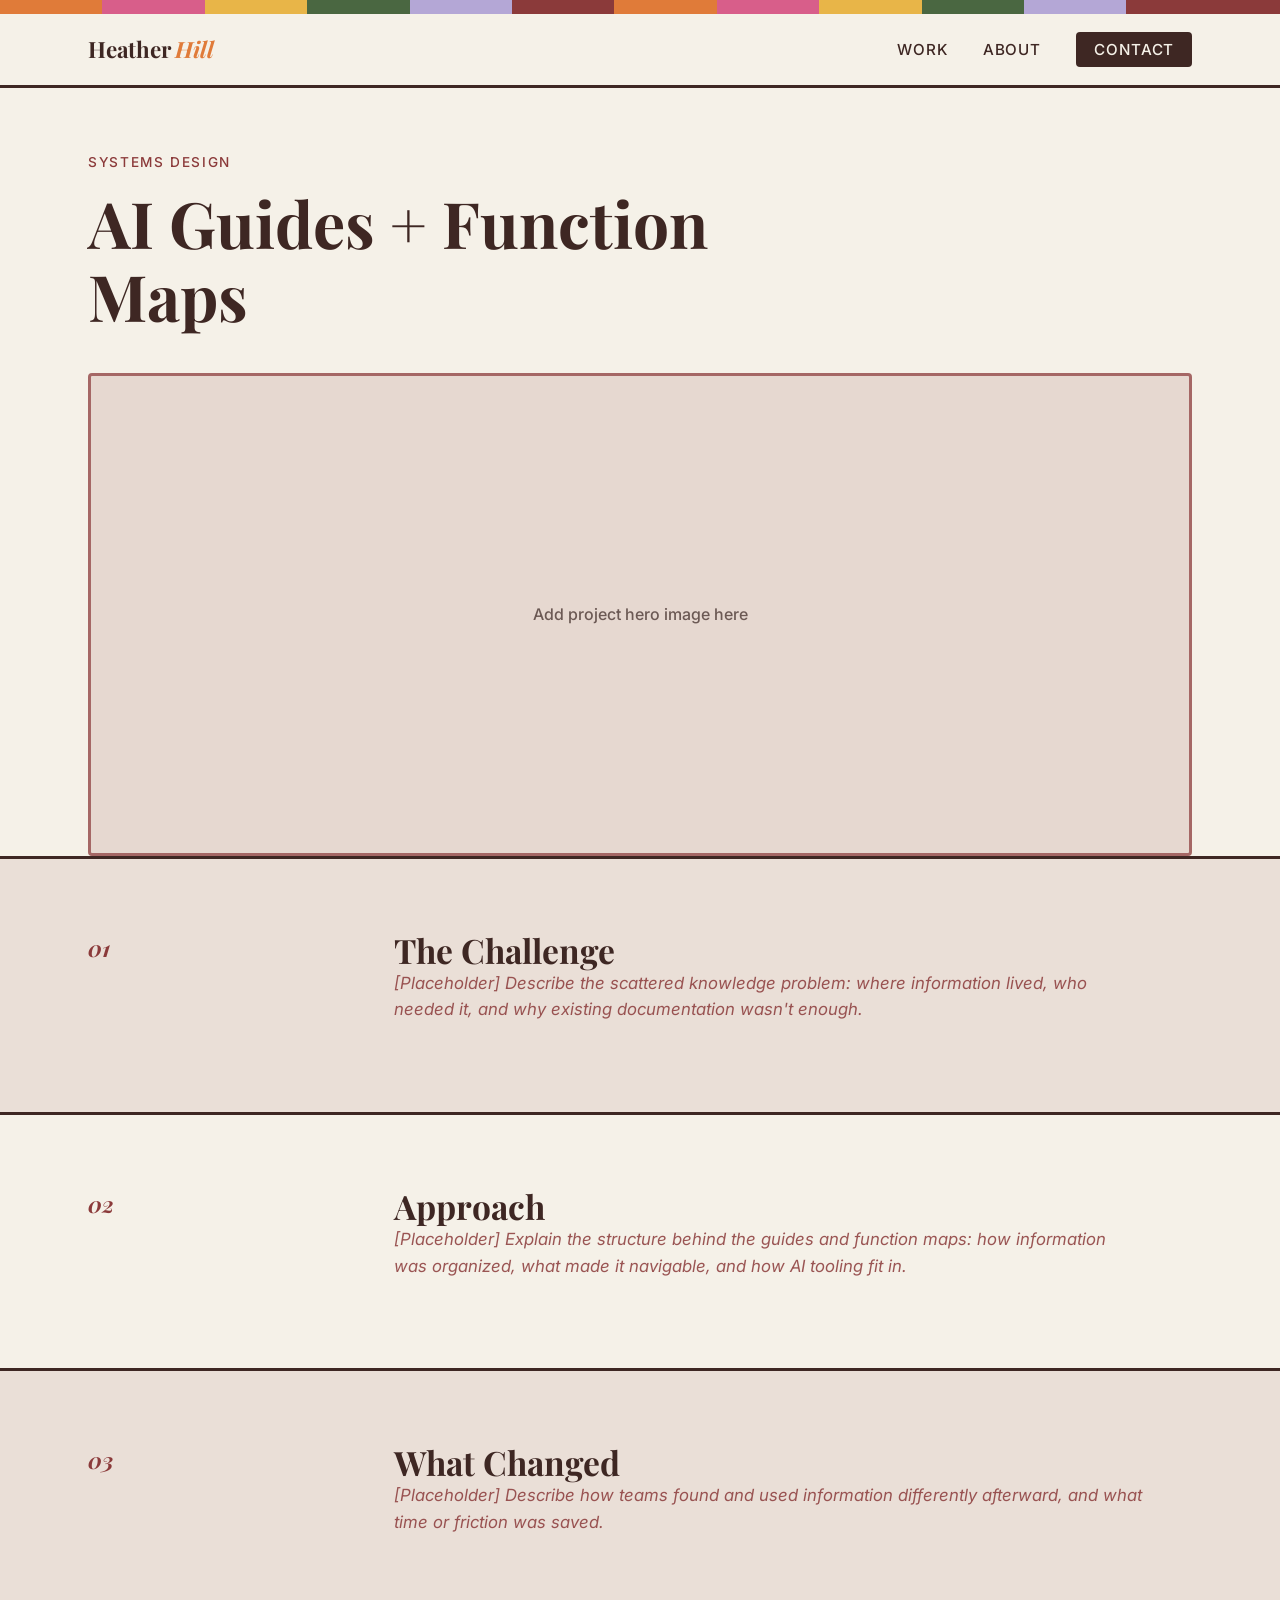
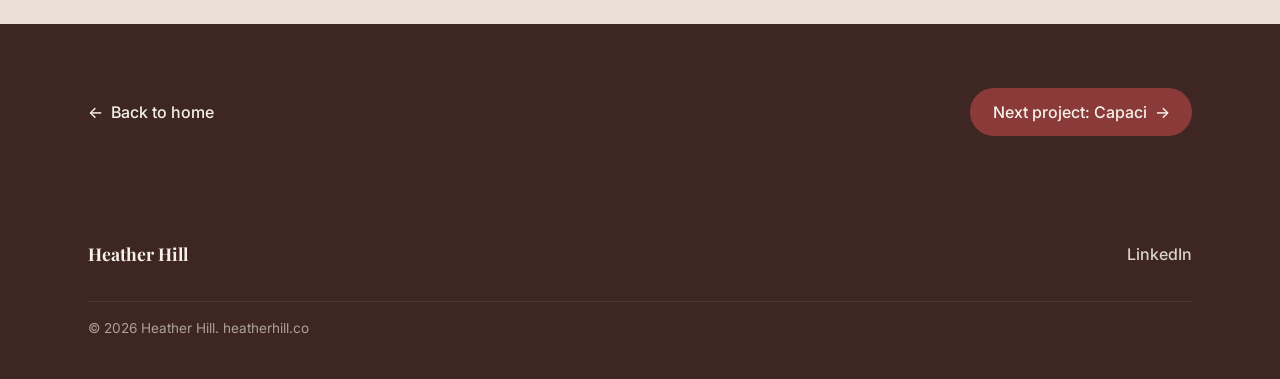
==== projects/ai-guides.html @ c10d7048 "Initial commit: Heather Hill portfolio site Static HTML/CSS/JS site with homepage (hero, throughline" ====
<!DOCTYPE html>
<html lang="en">
<head>
  <meta charset="UTF-8">
  <meta name="viewport" content="width=device-width, initial-scale=1.0">
  <title>AI Guides + Function Maps — Heather Hill</title>
  <meta name="description" content="Case study: AI Guides + Function Maps, a project by Heather Hill.">

  <link rel="preconnect" href="https://fonts.googleapis.com">
  <link rel="preconnect" href="https://fonts.gstatic.com" crossorigin>
  <link href="https://fonts.googleapis.com/css2?family=Playfair+Display:ital,wght@0,700;1,700&family=Inter:wght@400;500&display=swap" rel="stylesheet">

  <link rel="stylesheet" href="../css/styles.css">
</head>
<!-- Accent color for this project page: wine -->
<body style="--accent: var(--wine);">

  <div class="stripe-band" aria-hidden="true"></div>

  <header class="site-header">
    <div class="container">
      <a href="../index.html" class="logo">Heather <span>Hill</span></a>

      <button class="nav-toggle" aria-label="Toggle navigation" aria-expanded="false">
        <span class="bar"></span>
        <span class="bar"></span>
        <span class="bar"></span>
      </button>

      <nav class="main-nav" aria-label="Main">
        <ul>
          <li><a href="../index.html#work">Work</a></li>
          <li><a href="../index.html#about">About</a></li>
          <li><a href="https://www.linkedin.com/in/heatherhill/" class="nav-cta" target="_blank" rel="noopener">Contact</a></li>
        </ul>
      </nav>
    </div>
  </header>

  <main>

    <!-- ============ Section 1: Project Hero ============ -->
    <section class="project-hero">
      <div class="container">
        <span class="eyebrow">Systems Design</span>
        <h1>AI Guides + Function Maps</h1>
        <!-- Add project hero image here -->
        <div class="hero-image">Add project hero image here</div>
      </div>
    </section>

    <!-- ============ Section 2: The Challenge ============ -->
    <section class="project-section">
      <div class="container">
        <div class="section-label">
          <span class="section-num">01</span>
        </div>
        <div class="section-body">
          <h2>The Challenge</h2>
          <!-- TEMPLATE: replace with the real project narrative -->
          <p class="placeholder">[Placeholder] Describe the scattered knowledge problem: where information lived, who needed it, and why existing documentation wasn't enough.</p>
        </div>
      </div>
    </section>

    <!-- ============ Section 3: Approach & Strategy ============ -->
    <section class="project-section">
      <div class="container">
        <div class="section-label">
          <span class="section-num">02</span>
        </div>
        <div class="section-body">
          <h2>Approach</h2>
          <!-- TEMPLATE: replace with the real project narrative -->
          <p class="placeholder">[Placeholder] Explain the structure behind the guides and function maps: how information was organized, what made it navigable, and how AI tooling fit in.</p>
        </div>
      </div>
    </section>

    <!-- ============ Section 4: Results & Impact ============ -->
    <section class="project-section">
      <div class="container">
        <div class="section-label">
          <span class="section-num">03</span>
        </div>
        <div class="section-body">
          <h2>What Changed</h2>
          <!-- TEMPLATE: replace with the real project narrative -->
          <p class="placeholder">[Placeholder] Describe how teams found and used information differently afterward, and what time or friction was saved.</p>
        </div>
      </div>
    </section>

    <!-- ============ Section 5: Navigation ============ -->
    <nav class="project-nav" aria-label="Project navigation">
      <div class="container">
        <a href="../index.html" class="nav-back">Back to home</a>
        <a href="capaci.html" class="nav-next">Next project: Capaci</a>
      </div>
    </nav>

  </main>

  <footer class="site-footer">
    <div class="container">
      <span class="footer-brand">Heather Hill</span>
      <a href="https://www.linkedin.com/in/heatherhill/" target="_blank" rel="noopener">LinkedIn</a>
      <div class="footer-meta">&copy; <span id="year"></span> Heather Hill. heatherhill.co</div>
    </div>
  </footer>

  <script src="../js/main.js"></script>
  <script>document.getElementById('year').textContent = new Date().getFullYear();</script>
</body>
</html>
---- css/styles.css ----
/* ==========================================================================
   Heather Hill — Portfolio
   Design language: controlled maximalism, 1970s warmth, midcentury forms.
   Color blocking + stripes + asymmetry on a grid.
   ========================================================================== */

:root {
  --coral: #E07B39;
  --hot-pink: #D85E8A;
  --wine: #8B3A3A;
  --mustard: #E8B548;
  --forest: #4A6741;
  --lavender: #B4A7D6;
  --espresso: #3E2723;
  --cream: #F5F1E8;

  --font-display: 'Playfair Display', Georgia, serif;
  --font-body: 'Inter', -apple-system, BlinkMacSystemFont, sans-serif;

  --container-max: 1200px;
  --gutter: clamp(1.25rem, 4vw, 3rem);
  --radius: 4px;
}

/* ---------- Reset ---------- */
*, *::before, *::after { box-sizing: border-box; }
html { scroll-behavior: smooth; }
body {
  margin: 0;
  background: var(--cream);
  color: var(--espresso);
  font-family: var(--font-body);
  font-weight: 400;
  line-height: 1.6;
  -webkit-font-smoothing: antialiased;
}
img { max-width: 100%; display: block; }
a { color: inherit; text-decoration: none; }
ul { list-style: none; margin: 0; padding: 0; }
h1, h2, h3, h4 {
  font-family: var(--font-display);
  font-weight: 700;
  margin: 0;
  color: var(--espresso);
  line-height: 1.15;
}
p { margin: 0 0 1em; }
button { font-family: inherit; cursor: pointer; }

.container {
  max-width: var(--container-max);
  margin: 0 auto;
  padding: 0 var(--gutter);
}

.visually-hidden {
  position: absolute;
  width: 1px; height: 1px;
  overflow: hidden;
  clip: rect(0,0,0,0);
  white-space: nowrap;
}

/* ---------- Decorative stripe band (1970s motif) ---------- */
.stripe-band {
  height: 14px;
  background: repeating-linear-gradient(
    90deg,
    var(--coral) 0 8%,
    var(--hot-pink) 8% 16%,
    var(--mustard) 16% 24%,
    var(--forest) 24% 32%,
    var(--lavender) 32% 40%,
    var(--wine) 40% 48%,
    var(--coral) 48% 56%,
    var(--hot-pink) 56% 64%,
    var(--mustard) 64% 72%,
    var(--forest) 72% 80%,
    var(--lavender) 80% 88%,
    var(--wine) 88% 100%
  );
  width: 100%;
}

/* ---------- Header / Nav ---------- */
.site-header {
  position: sticky;
  top: 0;
  z-index: 100;
  background: var(--cream);
  border-bottom: 3px solid var(--espresso);
}
.site-header .container {
  display: flex;
  align-items: center;
  justify-content: space-between;
  padding-top: 1.1rem;
  padding-bottom: 1.1rem;
}
.logo {
  font-family: var(--font-display);
  font-weight: 700;
  font-size: 1.4rem;
  color: var(--espresso);
  letter-spacing: -0.01em;
}
.logo span { color: var(--coral); font-style: italic; }

.nav-toggle {
  display: none;
  flex-direction: column;
  justify-content: center;
  gap: 5px;
  width: 34px;
  height: 34px;
  background: transparent;
  border: none;
  padding: 0;
}
.nav-toggle .bar {
  width: 100%;
  height: 3px;
  background: var(--espresso);
  border-radius: 2px;
  transition: transform 0.25s ease, opacity 0.25s ease;
}
.nav-toggle[aria-expanded="true"] .bar:nth-child(1) { transform: translateY(8px) rotate(45deg); }
.nav-toggle[aria-expanded="true"] .bar:nth-child(2) { opacity: 0; }
.nav-toggle[aria-expanded="true"] .bar:nth-child(3) { transform: translateY(-8px) rotate(-45deg); }

.main-nav ul {
  display: flex;
  gap: 2.2rem;
  align-items: center;
}
.main-nav a {
  font-family: var(--font-body);
  font-weight: 500;
  font-size: 0.95rem;
  text-transform: uppercase;
  letter-spacing: 0.06em;
  position: relative;
  padding-bottom: 4px;
}
.main-nav a::after {
  content: '';
  position: absolute;
  left: 0; bottom: 0;
  width: 0%;
  height: 2px;
  background: var(--coral);
  transition: width 0.2s ease;
}
.main-nav a:hover::after,
.main-nav a:focus-visible::after { width: 100%; }
.main-nav .nav-cta {
  background: var(--espresso);
  color: var(--cream);
  padding: 0.5rem 1.1rem;
  border-radius: var(--radius);
}
.main-nav .nav-cta::after { display: none; }
.main-nav .nav-cta:hover { background: var(--wine); }

@media (max-width: 780px) {
  .nav-toggle { display: flex; }
  .main-nav {
    position: absolute;
    top: 100%;
    left: 0; right: 0;
    background: var(--cream);
    border-bottom: 3px solid var(--espresso);
    max-height: 0;
    overflow: hidden;
    transition: max-height 0.3s ease;
  }
  .main-nav.is-open { max-height: 320px; }
  .main-nav ul {
    flex-direction: column;
    align-items: flex-start;
    gap: 0;
    padding: 1rem var(--gutter) 1.5rem;
  }
  .main-nav li { width: 100%; padding: 0.6rem 0; }
  .main-nav .nav-cta { display: inline-block; margin-top: 0.5rem; }
}

/* ---------- Hero ---------- */
.hero {
  position: relative;
  padding: clamp(3rem, 8vw, 6.5rem) 0 clamp(2.5rem, 6vw, 4rem);
  overflow: hidden;
}
.hero .container {
  display: grid;
  grid-template-columns: 7fr 5fr;
  gap: 2rem;
  align-items: end;
}
.hero-copy h1 {
  font-size: clamp(2.4rem, 5.5vw, 4.4rem);
  letter-spacing: -0.01em;
}
.hero-copy h1 .line-2 {
  display: block;
  color: var(--coral);
  font-style: italic;
  font-size: 0.62em;
  margin-top: 0.35em;
}
.hero-block {
  justify-self: end;
  width: 100%;
  max-width: 280px;
  aspect-ratio: 4 / 5;
  background: var(--wine);
  border-radius: var(--radius);
  position: relative;
  transform: rotate(2deg);
}
.hero-block::before {
  content: '';
  position: absolute;
  inset: 18px;
  border: 3px solid var(--cream);
  border-radius: var(--radius);
}
.hero-block::after {
  content: '';
  position: absolute;
  width: 90px; height: 90px;
  background: var(--mustard);
  border-radius: 50%;
  bottom: -30px;
  left: -30px;
}

@media (max-width: 780px) {
  .hero .container { grid-template-columns: 1fr; }
  .hero-block { justify-self: center; margin-top: 2rem; max-width: 220px; transform: rotate(0deg); }
}

/* ---------- Throughline ---------- */
.throughline {
  background: var(--espresso);
  color: var(--cream);
  padding: clamp(3rem, 7vw, 5.5rem) 0;
  position: relative;
}
.throughline .container {
  display: grid;
  grid-template-columns: 2fr 5fr;
  gap: 2.5rem;
}
.throughline .kicker {
  font-family: var(--font-body);
  font-weight: 500;
  text-transform: uppercase;
  letter-spacing: 0.12em;
  font-size: 0.85rem;
  color: var(--mustard);
}
.throughline p {
  font-family: var(--font-display);
  font-size: clamp(1.3rem, 2.6vw, 1.85rem);
  font-weight: 700;
  line-height: 1.4;
  color: var(--cream);
  max-width: 46ch;
}
@media (max-width: 780px) {
  .throughline .container { grid-template-columns: 1fr; gap: 1rem; }
}

/* ---------- Work / Project Cards ---------- */
.work {
  padding: clamp(3.5rem, 8vw, 6rem) 0;
}
.section-head {
  display: flex;
  align-items: baseline;
  justify-content: space-between;
  margin-bottom: 2.5rem;
  gap: 1rem;
  flex-wrap: wrap;
}
.section-head h2 {
  font-size: clamp(1.9rem, 4vw, 2.6rem);
}
.section-head .count {
  font-weight: 500;
  color: var(--wine);
  font-size: 0.95rem;
  letter-spacing: 0.04em;
}

.card-grid {
  display: grid;
  grid-template-columns: repeat(12, 1fr);
  gap: 1.5rem;
}
.project-card {
  grid-column: span 6;
  border-radius: var(--radius);
  padding: 2rem;
  min-height: 260px;
  display: flex;
  flex-direction: column;
  justify-content: space-between;
  position: relative;
  overflow: hidden;
  transition: transform 0.2s ease, box-shadow 0.2s ease;
  color: var(--cream);
}
.project-card:hover { transform: translateY(-4px); box-shadow: 0 14px 30px rgba(62,39,35,0.18); }

/* asymmetry: alternate sizes + offsets */
.project-card:nth-child(1) { grid-column: span 7; background: var(--coral); }
.project-card:nth-child(2) { grid-column: span 5; background: var(--forest); margin-top: 2.5rem; }
.project-card:nth-child(3) { grid-column: span 5; background: var(--wine); }
.project-card:nth-child(4) { grid-column: span 7; background: var(--hot-pink); margin-top: -1.5rem; }

.project-card .tag {
  align-self: flex-start;
  font-size: 0.75rem;
  font-weight: 500;
  text-transform: uppercase;
  letter-spacing: 0.1em;
  background: rgba(245,241,232,0.2);
  padding: 0.3rem 0.7rem;
  border-radius: 999px;
}
.project-card h3 {
  font-size: clamp(1.5rem, 2.6vw, 2rem);
  color: var(--cream);
  margin-top: 1.5rem;
}
.project-card p {
  font-family: var(--font-body);
  font-size: 1rem;
  color: var(--cream);
  opacity: 0.92;
  margin: 0.75rem 0 1.25rem;
  max-width: 46ch;
}
.project-card .card-link {
  font-weight: 500;
  display: inline-flex;
  align-items: center;
  gap: 0.4rem;
  border-bottom: 2px solid currentColor;
  padding-bottom: 2px;
  width: fit-content;
}
.project-card .card-link::after { content: '\2192'; transition: transform 0.2s ease; }
.project-card:hover .card-link::after { transform: translateX(4px); }
.project-card::before {
  content: '';
  position: absolute;
  right: -30px; top: -30px;
  width: 130px; height: 130px;
  border-radius: 50%;
  background: rgba(245,241,232,0.08);
}

@media (max-width: 900px) {
  .project-card,
  .project-card:nth-child(1),
  .project-card:nth-child(2),
  .project-card:nth-child(3),
  .project-card:nth-child(4) {
    grid-column: span 12;
    margin-top: 0;
  }
}

/* ---------- About ---------- */
.about {
  background: var(--lavender);
  padding: clamp(3.5rem, 8vw, 6rem) 0;
  position: relative;
}
.about .container {
  display: grid;
  grid-template-columns: 4fr 8fr;
  gap: 2.5rem;
  align-items: start;
}
.about .about-figure {
  width: 100%;
  aspect-ratio: 1;
  background: var(--mustard);
  border-radius: var(--radius);
  position: relative;
}
.about .about-figure::after {
  content: '';
  position: absolute;
  inset: 14px;
  border: 3px solid var(--espresso);
  border-radius: var(--radius);
}
.about h2 { font-size: clamp(1.9rem, 4vw, 2.6rem); margin-bottom: 1.1rem; }
.about p {
  font-size: 1.05rem;
  max-width: 62ch;
}
.about .focus-line {
  font-weight: 500;
  color: var(--wine);
}
@media (max-width: 780px) {
  .about .container { grid-template-columns: 1fr; }
  .about .about-figure { max-width: 180px; }
}

/* ---------- CTA ---------- */
.cta {
  background: var(--forest);
  color: var(--cream);
  padding: clamp(3rem, 7vw, 4.5rem) 0;
  text-align: center;
}
.cta h2 {
  color: var(--cream);
  font-size: clamp(1.7rem, 3.4vw, 2.4rem);
  margin-bottom: 1.5rem;
}
.btn {
  display: inline-block;
  font-family: var(--font-body);
  font-weight: 500;
  font-size: 1rem;
  padding: 0.9rem 2rem;
  border-radius: 999px;
  background: var(--coral);
  color: var(--espresso);
  border: 2px solid var(--coral);
  transition: background 0.2s ease, color 0.2s ease, transform 0.2s ease;
}
.btn:hover { background: transparent; color: var(--cream); border-color: var(--cream); transform: translateY(-2px); }
.btn-outline {
  background: transparent;
  color: var(--espresso);
  border-color: var(--espresso);
}
.btn-outline:hover { background: var(--espresso); color: var(--cream); }

/* ---------- Footer ---------- */
.site-footer {
  background: var(--espresso);
  color: var(--cream);
  padding: 2.5rem 0;
}
.site-footer .container {
  display: flex;
  justify-content: space-between;
  align-items: center;
  flex-wrap: wrap;
  gap: 1rem;
}
.site-footer .footer-brand {
  font-family: var(--font-display);
  font-weight: 700;
  font-size: 1.1rem;
}
.site-footer a { font-weight: 500; opacity: 0.85; }
.site-footer a:hover { opacity: 1; color: var(--mustard); }
.site-footer .footer-meta {
  font-size: 0.85rem;
  opacity: 0.6;
  width: 100%;
  margin-top: 1rem;
  border-top: 1px solid rgba(245,241,232,0.15);
  padding-top: 1rem;
}

/* ==========================================================================
   Project pages
   ========================================================================== */
.project-hero {
  padding: clamp(2.5rem, 6vw, 4rem) 0 0;
}
.project-hero .eyebrow {
  font-weight: 500;
  text-transform: uppercase;
  letter-spacing: 0.12em;
  font-size: 0.85rem;
  color: var(--accent, var(--wine));
  margin-bottom: 0.75rem;
  display: block;
}
.project-hero h1 {
  font-size: clamp(2.4rem, 6vw, 4rem);
  max-width: 16ch;
}
.project-hero .hero-image {
  margin-top: 2.5rem;
  width: 100%;
  aspect-ratio: 16 / 7;
  border-radius: var(--radius);
  display: flex;
  align-items: center;
  justify-content: center;
  background: color-mix(in srgb, var(--accent, var(--wine)) 18%, var(--cream));
  border: 3px solid var(--accent, var(--wine));
  color: var(--espresso);
  opacity: 0.75;
  font-weight: 500;
  font-family: var(--font-body);
  text-align: center;
  padding: 1rem;
}

.project-section {
  padding: clamp(2.75rem, 6vw, 4.5rem) 0;
  border-top: 3px solid var(--espresso);
}
.project-section .container {
  display: grid;
  grid-template-columns: 3fr 9fr;
  gap: 2.5rem;
}
.project-section .section-label {
  display: flex;
  align-items: flex-start;
  gap: 0.75rem;
}
.project-section .section-num {
  font-family: var(--font-display);
  font-style: italic;
  font-weight: 700;
  font-size: 1.4rem;
  color: var(--accent, var(--coral));
}
.project-section:nth-of-type(even) { background: color-mix(in srgb, var(--accent, var(--lavender)) 10%, var(--cream)); }
.project-section h2 {
  font-size: clamp(1.6rem, 3vw, 2.1rem);
}
.project-section .section-body p {
  font-size: 1.05rem;
  max-width: 68ch;
}
.project-section .section-body p.placeholder {
  color: var(--wine);
  font-style: italic;
  opacity: 0.85;
}
@media (max-width: 780px) {
  .project-section .container { grid-template-columns: 1fr; gap: 1rem; }
}

.project-nav {
  padding: clamp(2.5rem, 6vw, 4rem) 0;
  background: var(--espresso);
  color: var(--cream);
}
.project-nav .container {
  display: flex;
  justify-content: space-between;
  align-items: center;
  flex-wrap: wrap;
  gap: 1.5rem;
}
.project-nav a {
  font-weight: 500;
  display: inline-flex;
  align-items: center;
  gap: 0.5rem;
}
.project-nav .nav-back::before { content: '\2190'; }
.project-nav .nav-next::after { content: '\2192'; }
.project-nav .nav-next {
  background: var(--accent, var(--coral));
  color: var(--cream);
  padding: 0.7rem 1.4rem;
  border-radius: 999px;
}
.project-nav .nav-next:hover { opacity: 0.85; }
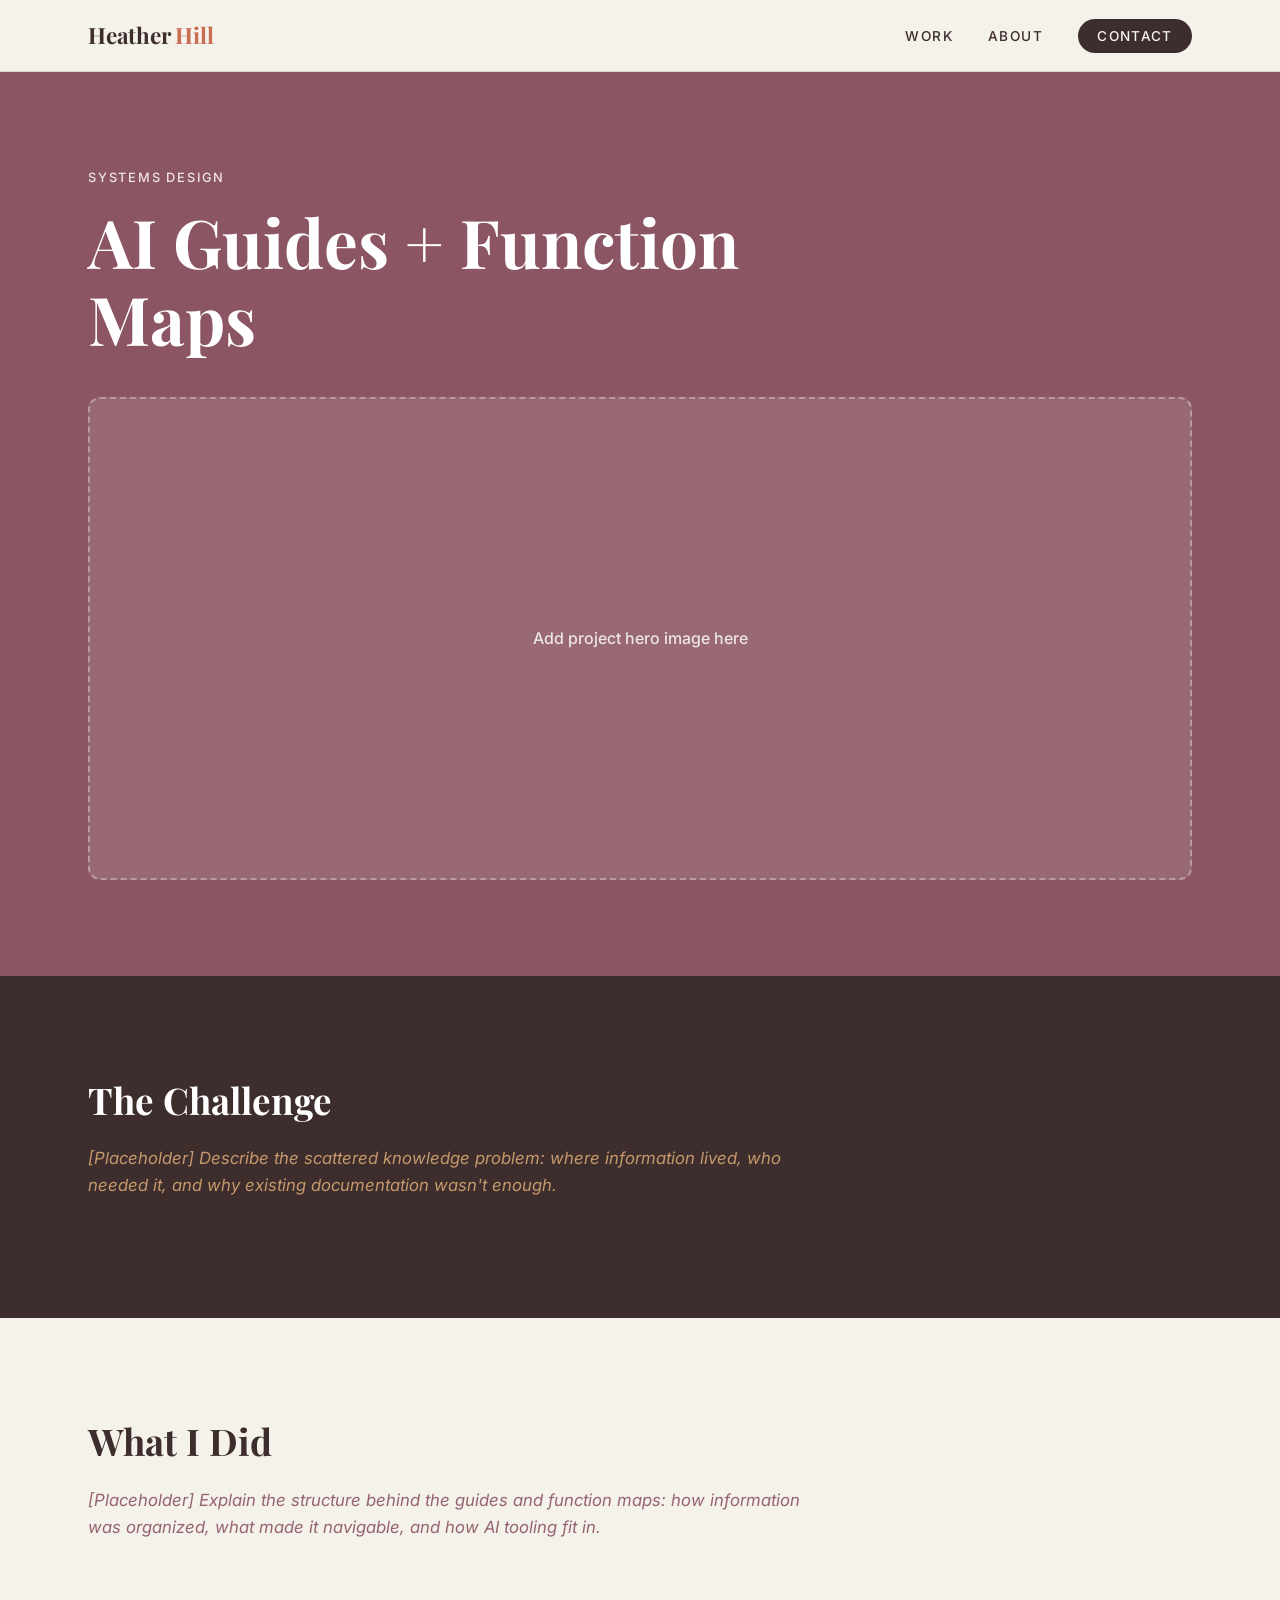
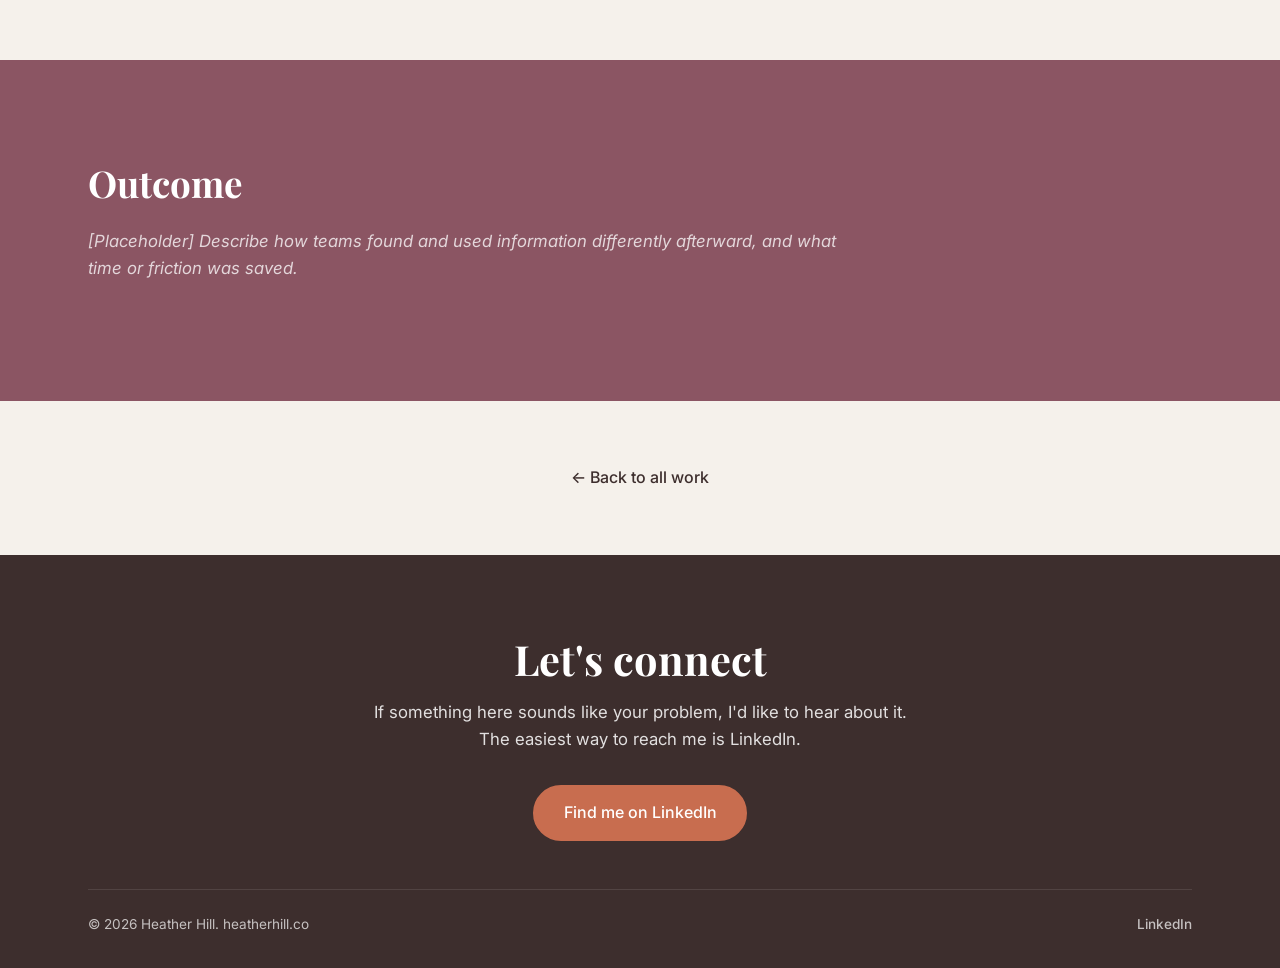
==== commit b0771402: "Redesign homepage and project pages with new visual system Replace the color-blocked/stripe-motif de" ====
--- a/projects/ai-guides.html
+++ b/projects/ai-guides.html
@@ -12,10 +12,7 @@
 
   <link rel="stylesheet" href="../css/styles.css">
 </head>
-<!-- Accent color for this project page: wine -->
-<body style="--accent: var(--wine);">
-
-  <div class="stripe-band" aria-hidden="true"></div>
+<body class="bg-cream">
 
   <header class="site-header">
     <div class="container">
@@ -31,7 +28,7 @@
         <ul>
           <li><a href="../index.html#work">Work</a></li>
           <li><a href="../index.html#about">About</a></li>
-          <li><a href="https://www.linkedin.com/in/heatherhill/" class="nav-cta" target="_blank" rel="noopener">Contact</a></li>
+          <li><a href="https://www.linkedin.com/in/hmhill/" class="nav-cta" target="_blank" rel="noopener">Contact</a></li>
         </ul>
       </nav>
     </div>
@@ -39,8 +36,8 @@
 
   <main>
 
-    <!-- ============ Section 1: Project Hero ============ -->
-    <section class="project-hero">
+    <!-- ============ Section 1: Project Hero (accent: wine, matches card) ============ -->
+    <section class="project-hero bg-wine">
       <div class="container">
         <span class="eyebrow">Systems Design</span>
         <h1>AI Guides + Function Maps</h1>
@@ -49,12 +46,9 @@
       </div>
     </section>
 
-    <!-- ============ Section 2: The Challenge ============ -->
-    <section class="project-section">
+    <!-- ============ Section 2: The Challenge (dark background) ============ -->
+    <section class="project-section dark section">
       <div class="container">
-        <div class="section-label">
-          <span class="section-num">01</span>
-        </div>
         <div class="section-body">
           <h2>The Challenge</h2>
           <!-- TEMPLATE: replace with the real project narrative -->
@@ -63,39 +57,32 @@
       </div>
     </section>
 
-    <!-- ============ Section 3: Approach & Strategy ============ -->
-    <section class="project-section">
+    <!-- ============ Section 3: What I Did (light background) ============ -->
+    <section class="project-section light section">
       <div class="container">
-        <div class="section-label">
-          <span class="section-num">02</span>
-        </div>
         <div class="section-body">
-          <h2>Approach</h2>
+          <h2>What I Did</h2>
           <!-- TEMPLATE: replace with the real project narrative -->
           <p class="placeholder">[Placeholder] Explain the structure behind the guides and function maps: how information was organized, what made it navigable, and how AI tooling fit in.</p>
         </div>
       </div>
     </section>
 
-    <!-- ============ Section 4: Results & Impact ============ -->
-    <section class="project-section">
+    <!-- ============ Section 4: Outcome (accent background) ============ -->
+    <section class="project-section accent bg-wine section">
       <div class="container">
-        <div class="section-label">
-          <span class="section-num">03</span>
-        </div>
         <div class="section-body">
-          <h2>What Changed</h2>
+          <h2>Outcome</h2>
           <!-- TEMPLATE: replace with the real project narrative -->
           <p class="placeholder">[Placeholder] Describe how teams found and used information differently afterward, and what time or friction was saved.</p>
         </div>
       </div>
     </section>
 
-    <!-- ============ Section 5: Navigation ============ -->
+    <!-- ============ Section 5: Navigation back to main work section ============ -->
     <nav class="project-nav" aria-label="Project navigation">
       <div class="container">
-        <a href="../index.html" class="nav-back">Back to home</a>
-        <a href="capaci.html" class="nav-next">Next project: Capaci</a>
+        <a href="../index.html#work">&larr; Back to all work</a>
       </div>
     </nav>
 
@@ -103,9 +90,13 @@
 
   <footer class="site-footer">
     <div class="container">
-      <span class="footer-brand">Heather Hill</span>
-      <a href="https://www.linkedin.com/in/heatherhill/" target="_blank" rel="noopener">LinkedIn</a>
-      <div class="footer-meta">&copy; <span id="year"></span> Heather Hill. heatherhill.co</div>
+      <h2>Let's connect</h2>
+      <p class="footer-copy">If something here sounds like your problem, I'd like to hear about it. The easiest way to reach me is LinkedIn.</p>
+      <a href="https://www.linkedin.com/in/hmhill/" class="btn" target="_blank" rel="noopener">Find me on LinkedIn</a>
+      <div class="footer-meta">
+        <span>&copy; <span id="year"></span> Heather Hill. heatherhill.co</span>
+        <a href="https://www.linkedin.com/in/hmhill/" target="_blank" rel="noopener">LinkedIn</a>
+      </div>
     </div>
   </footer>
 
--- a/css/styles.css
+++ b/css/styles.css
@@ -1,25 +1,30 @@
 /* ==========================================================================
    Heather Hill — Portfolio
-   Design language: controlled maximalism, 1970s warmth, midcentury forms.
-   Color blocking + stripes + asymmetry on a grid.
+   Design language: organic, flowing, playful-professional.
+   Warm accents on neutral grounds, curves over geometry, asymmetry over grid.
    ========================================================================== */
 
 :root {
-  --coral: #E07B39;
-  --hot-pink: #D85E8A;
-  --wine: #8B3A3A;
-  --mustard: #E8B548;
-  --forest: #4A6741;
-  --lavender: #B4A7D6;
-  --espresso: #3E2723;
-  --cream: #F5F1E8;
+  --cream: #F5F1EB;
+  --beige: #F9F7F4;
+  --lavender: #D4CDD8;
+  --rust: #C86D4F;
+  --sage: #558B7A;
+  --wine: #8B5563;
+  --magenta: #D97BA8;
+  --gold: #D4A574;
+  --brown: #3D2E2D;
+  --white: #FFFFFF;
+  --border-soft: rgba(61,46,45,0.12);
 
   --font-display: 'Playfair Display', Georgia, serif;
   --font-body: 'Inter', -apple-system, BlinkMacSystemFont, sans-serif;
 
   --container-max: 1200px;
   --gutter: clamp(1.25rem, 4vw, 3rem);
-  --radius: 4px;
+  --radius-sm: 8px;
+  --radius: 12px;
+  --radius-pill: 999px;
 }
 
 /* ---------- Reset ---------- */
@@ -28,7 +33,7 @@
 body {
   margin: 0;
   background: var(--cream);
-  color: var(--espresso);
+  color: var(--brown);
   font-family: var(--font-body);
   font-weight: 400;
   line-height: 1.6;
@@ -41,45 +46,78 @@
   font-family: var(--font-display);
   font-weight: 700;
   margin: 0;
-  color: var(--espresso);
+  color: var(--brown);
   line-height: 1.15;
 }
 p { margin: 0 0 1em; }
 button { font-family: inherit; cursor: pointer; }
+svg { display: block; }
 
 .container {
   max-width: var(--container-max);
   margin: 0 auto;
   padding: 0 var(--gutter);
-}
-
-.visually-hidden {
-  position: absolute;
-  width: 1px; height: 1px;
+  position: relative;
+}
+
+.section {
+  padding: clamp(3.5rem, 8vw, 6.5rem) 0;
+  position: relative;
   overflow: hidden;
-  clip: rect(0,0,0,0);
+}
+.bg-cream { background: var(--cream); }
+.bg-beige { background: var(--beige); }
+.bg-sage { background: var(--sage); }
+.bg-lavender { background: var(--lavender); }
+.bg-brown { background: var(--brown); }
+.bg-rust { background: var(--rust); }
+.bg-wine { background: var(--wine); }
+.bg-magenta { background: var(--magenta); }
+.bg-gold { background: var(--gold); }
+
+/* ---------- Wave dividers ---------- */
+.wave-divider {
+  display: block;
+  width: 100%;
+  height: clamp(40px, 8vw, 90px);
+  position: relative;
+  z-index: 1;
+}
+.wave-divider path { fill: currentColor; }
+.wave-into-sage { color: var(--sage); margin-bottom: -1px; }
+.wave-into-cream { color: var(--cream); margin-bottom: -1px; }
+.wave-into-lavender { color: var(--lavender); margin-bottom: -1px; }
+.wave-into-brown { color: var(--brown); margin-bottom: -1px; }
+
+/* ---------- Buttons ---------- */
+.btn {
+  display: inline-flex;
+  align-items: center;
+  gap: 0.5rem;
+  font-family: var(--font-body);
+  font-weight: 500;
+  font-size: 1rem;
+  padding: 0.85rem 1.8rem;
+  border-radius: var(--radius-pill);
+  border: 2px solid var(--rust);
+  background: var(--rust);
+  color: var(--white);
+  transition: transform 0.2s ease, background 0.2s ease, color 0.2s ease, opacity 0.2s ease;
   white-space: nowrap;
 }
-
-/* ---------- Decorative stripe band (1970s motif) ---------- */
-.stripe-band {
-  height: 14px;
-  background: repeating-linear-gradient(
-    90deg,
-    var(--coral) 0 8%,
-    var(--hot-pink) 8% 16%,
-    var(--mustard) 16% 24%,
-    var(--forest) 24% 32%,
-    var(--lavender) 32% 40%,
-    var(--wine) 40% 48%,
-    var(--coral) 48% 56%,
-    var(--hot-pink) 56% 64%,
-    var(--mustard) 64% 72%,
-    var(--forest) 72% 80%,
-    var(--lavender) 80% 88%,
-    var(--wine) 88% 100%
-  );
-  width: 100%;
+.btn:hover { transform: translateY(-2px); opacity: 0.9; }
+.btn .arrow { transition: transform 0.2s ease; }
+.btn:hover .arrow { transform: translateX(3px); }
+.btn-outline {
+  background: transparent;
+  color: var(--brown);
+  border-color: var(--brown);
+}
+.btn-outline:hover { background: var(--brown); color: var(--white); }
+.btn-gold {
+  background: var(--gold);
+  border-color: var(--gold);
+  color: var(--brown);
 }
 
 /* ---------- Header / Nav ---------- */
@@ -88,7 +126,7 @@
   top: 0;
   z-index: 100;
   background: var(--cream);
-  border-bottom: 3px solid var(--espresso);
+  border-bottom: 1px solid var(--border-soft);
 }
 .site-header .container {
   display: flex;
@@ -101,10 +139,10 @@
   font-family: var(--font-display);
   font-weight: 700;
   font-size: 1.4rem;
-  color: var(--espresso);
+  color: var(--brown);
   letter-spacing: -0.01em;
 }
-.logo span { color: var(--coral); font-style: italic; }
+.logo span { color: var(--rust); }
 
 .nav-toggle {
   display: none;
@@ -120,7 +158,7 @@
 .nav-toggle .bar {
   width: 100%;
   height: 3px;
-  background: var(--espresso);
+  background: var(--brown);
   border-radius: 2px;
   transition: transform 0.25s ease, opacity 0.25s ease;
 }
@@ -136,9 +174,9 @@
 .main-nav a {
   font-family: var(--font-body);
   font-weight: 500;
-  font-size: 0.95rem;
+  font-size: 0.85rem;
   text-transform: uppercase;
-  letter-spacing: 0.06em;
+  letter-spacing: 0.1em;
   position: relative;
   padding-bottom: 4px;
 }
@@ -148,19 +186,19 @@
   left: 0; bottom: 0;
   width: 0%;
   height: 2px;
-  background: var(--coral);
+  background: var(--rust);
   transition: width 0.2s ease;
 }
 .main-nav a:hover::after,
 .main-nav a:focus-visible::after { width: 100%; }
 .main-nav .nav-cta {
-  background: var(--espresso);
+  background: var(--brown);
   color: var(--cream);
-  padding: 0.5rem 1.1rem;
-  border-radius: var(--radius);
+  padding: 0.55rem 1.2rem;
+  border-radius: var(--radius-pill);
 }
 .main-nav .nav-cta::after { display: none; }
-.main-nav .nav-cta:hover { background: var(--wine); }
+.main-nav .nav-cta:hover { background: var(--rust); }
 
 @media (max-width: 780px) {
   .nav-toggle { display: flex; }
@@ -169,7 +207,7 @@
     top: 100%;
     left: 0; right: 0;
     background: var(--cream);
-    border-bottom: 3px solid var(--espresso);
+    border-bottom: 1px solid var(--border-soft);
     max-height: 0;
     overflow: hidden;
     transition: max-height 0.3s ease;
@@ -187,160 +225,220 @@
 
 /* ---------- Hero ---------- */
 .hero {
-  position: relative;
-  padding: clamp(3rem, 8vw, 6.5rem) 0 clamp(2.5rem, 6vw, 4rem);
-  overflow: hidden;
+  padding: clamp(3rem, 8vw, 5.5rem) 0 clamp(2.5rem, 6vw, 4rem);
 }
 .hero .container {
   display: grid;
-  grid-template-columns: 7fr 5fr;
-  gap: 2rem;
-  align-items: end;
+  grid-template-columns: 6fr 5fr;
+  gap: 3rem;
+  align-items: center;
+}
+.hero-label {
+  display: block;
+  font-weight: 500;
+  text-transform: uppercase;
+  letter-spacing: 0.14em;
+  font-size: 0.8rem;
+  color: var(--wine);
+  margin-bottom: 1.1rem;
 }
 .hero-copy h1 {
-  font-size: clamp(2.4rem, 5.5vw, 4.4rem);
+  font-size: clamp(3rem, 7vw, 5.5rem);
   letter-spacing: -0.01em;
 }
-.hero-copy h1 .line-2 {
-  display: block;
-  color: var(--coral);
+.hero-copy h1 .accent { color: var(--rust); }
+.hero-tagline {
+  font-family: var(--font-display);
   font-style: italic;
-  font-size: 0.62em;
-  margin-top: 0.35em;
-}
-.hero-block {
-  justify-self: end;
+  font-weight: 700;
+  font-size: clamp(1.4rem, 2.6vw, 1.9rem);
+  color: var(--brown);
+  margin-top: 1.3rem;
+}
+.hero-support {
+  font-size: 1.05rem;
+  max-width: 46ch;
+  margin-top: 0.9rem;
+  color: var(--brown);
+}
+.hero-actions {
+  display: flex;
+  gap: 1rem;
+  flex-wrap: wrap;
+  margin-top: 2rem;
+}
+
+.hero-visual {
+  position: relative;
   width: 100%;
-  max-width: 280px;
   aspect-ratio: 4 / 5;
-  background: var(--wine);
-  border-radius: var(--radius);
-  position: relative;
-  transform: rotate(2deg);
-}
-.hero-block::before {
-  content: '';
-  position: absolute;
-  inset: 18px;
-  border: 3px solid var(--cream);
-  border-radius: var(--radius);
-}
-.hero-block::after {
-  content: '';
-  position: absolute;
-  width: 90px; height: 90px;
-  background: var(--mustard);
-  border-radius: 50%;
-  bottom: -30px;
-  left: -30px;
-}
-
-@media (max-width: 780px) {
+}
+.hero-blob { width: 100%; height: 100%; }
+
+@media (max-width: 860px) {
   .hero .container { grid-template-columns: 1fr; }
-  .hero-block { justify-self: center; margin-top: 2rem; max-width: 220px; transform: rotate(0deg); }
+  .hero-visual { max-width: 320px; margin: 0 auto; order: -1; }
+}
+
+/* ---------- Decorative stripe band ---------- */
+.stripe-band {
+  display: flex;
+  align-items: flex-end;
+  gap: clamp(0.5rem, 1.5vw, 1rem);
+  padding: 1.5rem var(--gutter) 0;
+  max-width: var(--container-max);
+  margin: 0 auto;
+  overflow: hidden;
+}
+.stripe-band .bar {
+  flex: 1 1 auto;
+  border-radius: var(--radius-sm);
+  min-width: 24px;
+}
+.stripe-band .bar:nth-child(1) { height: 46px; background: var(--rust); flex-grow: 1.4; }
+.stripe-band .bar:nth-child(2) { height: 64px; background: var(--gold); flex-grow: 0.8; }
+.stripe-band .bar:nth-child(3) { height: 32px; background: var(--sage); flex-grow: 1.8; }
+.stripe-band .bar:nth-child(4) { height: 56px; background: var(--lavender); flex-grow: 1; }
+.stripe-band .bar:nth-child(5) { height: 40px; background: var(--brown); flex-grow: 0.6; }
+.stripe-band .bar:nth-child(6) { height: 60px; background: var(--rust); flex-grow: 1.2; }
+.stripe-band .bar:nth-child(7) { height: 30px; background: var(--gold); flex-grow: 1.6; }
+.stripe-band .bar:nth-child(8) { height: 50px; background: var(--sage); flex-grow: 0.9; }
+.stripe-band .bar:nth-child(9) { height: 66px; background: var(--magenta); flex-grow: 1.3; }
+@media (max-width: 700px) {
+  .stripe-band { display: grid; grid-template-columns: repeat(5, 1fr); gap: 0.6rem; }
+  .stripe-band .bar { height: 26px !important; }
 }
 
 /* ---------- Throughline ---------- */
-.throughline {
-  background: var(--espresso);
-  color: var(--cream);
-  padding: clamp(3rem, 7vw, 5.5rem) 0;
-  position: relative;
-}
 .throughline .container {
   display: grid;
-  grid-template-columns: 2fr 5fr;
+  grid-template-columns: 3fr 9fr;
   gap: 2.5rem;
-}
-.throughline .kicker {
+  align-items: start;
+}
+.throughline-label {
   font-family: var(--font-body);
   font-weight: 500;
   text-transform: uppercase;
-  letter-spacing: 0.12em;
+  letter-spacing: 0.14em;
   font-size: 0.85rem;
-  color: var(--mustard);
-}
-.throughline p {
-  font-family: var(--font-display);
-  font-size: clamp(1.3rem, 2.6vw, 1.85rem);
-  font-weight: 700;
-  line-height: 1.4;
-  color: var(--cream);
-  max-width: 46ch;
-}
+  color: var(--gold);
+}
+.throughline-body h2 {
+  font-size: clamp(1.9rem, 4.2vw, 3rem);
+  color: var(--white);
+  line-height: 1.25;
+}
+.throughline-body h2 .accent {
+  display: block;
+  color: var(--rust);
+  font-style: italic;
+}
+.throughline-body p {
+  color: var(--white);
+  opacity: 0.92;
+  font-size: 1.05rem;
+  max-width: 60ch;
+  margin-top: 1.3rem;
+}
+.throughline-actions { margin-top: 1.8rem; display: flex; justify-content: flex-end; }
 @media (max-width: 780px) {
   .throughline .container { grid-template-columns: 1fr; gap: 1rem; }
-}
-
-/* ---------- Work / Project Cards ---------- */
-.work {
-  padding: clamp(3.5rem, 8vw, 6rem) 0;
-}
+  .throughline-actions { justify-content: flex-start; }
+}
+
+/* ---------- What I Actually Do ---------- */
 .section-head {
-  display: flex;
-  align-items: baseline;
-  justify-content: space-between;
-  margin-bottom: 2.5rem;
-  gap: 1rem;
-  flex-wrap: wrap;
+  margin-bottom: 3rem;
 }
 .section-head h2 {
   font-size: clamp(1.9rem, 4vw, 2.6rem);
 }
-.section-head .count {
-  font-weight: 500;
-  color: var(--wine);
-  font-size: 0.95rem;
-  letter-spacing: 0.04em;
-}
-
+.services-grid {
+  display: grid;
+  grid-template-columns: repeat(4, 1fr);
+  gap: 0;
+}
+.service-card {
+  padding: 0 1.75rem;
+  border-left: 1px solid var(--border-soft);
+}
+.service-card:first-child { border-left: none; padding-left: 0; }
+.service-icon {
+  width: 60px;
+  height: 60px;
+  border-radius: 50%;
+  display: flex;
+  align-items: center;
+  justify-content: center;
+  margin-bottom: 1.3rem;
+}
+.service-icon.icon-rust { background: var(--rust); }
+.service-icon.icon-magenta { background: var(--magenta); }
+.service-icon.icon-gold { background: var(--gold); }
+.service-icon.icon-sage { background: var(--sage); }
+.service-card h3 {
+  font-size: 1.3rem;
+  margin-bottom: 0.6rem;
+}
+.service-card p {
+  font-size: 0.98rem;
+  color: var(--brown);
+  opacity: 0.85;
+}
+@media (max-width: 900px) {
+  .services-grid { grid-template-columns: repeat(2, 1fr); gap: 2.5rem 1.5rem; }
+  .service-card { border-left: none; padding-left: 0; }
+}
+@media (max-width: 560px) {
+  .services-grid { grid-template-columns: 1fr; }
+}
+
+/* ---------- Selected Work ---------- */
 .card-grid {
   display: grid;
-  grid-template-columns: repeat(12, 1fr);
-  gap: 1.5rem;
+  grid-template-columns: repeat(2, 1fr);
+  gap: 1.75rem;
 }
 .project-card {
-  grid-column: span 6;
   border-radius: var(--radius);
-  padding: 2rem;
-  min-height: 260px;
+  padding: 2.25rem;
+  min-height: 280px;
   display: flex;
   flex-direction: column;
   justify-content: space-between;
-  position: relative;
-  overflow: hidden;
-  transition: transform 0.2s ease, box-shadow 0.2s ease;
-  color: var(--cream);
-}
-.project-card:hover { transform: translateY(-4px); box-shadow: 0 14px 30px rgba(62,39,35,0.18); }
-
-/* asymmetry: alternate sizes + offsets */
-.project-card:nth-child(1) { grid-column: span 7; background: var(--coral); }
-.project-card:nth-child(2) { grid-column: span 5; background: var(--forest); margin-top: 2.5rem; }
-.project-card:nth-child(3) { grid-column: span 5; background: var(--wine); }
-.project-card:nth-child(4) { grid-column: span 7; background: var(--hot-pink); margin-top: -1.5rem; }
+  color: var(--white);
+  box-shadow: 0 10px 30px rgba(61,46,45,0.12);
+  transition: transform 0.2s ease, box-shadow 0.2s ease, opacity 0.2s ease;
+}
+.project-card:hover { transform: translateY(-4px) scale(1.01); box-shadow: 0 18px 40px rgba(61,46,45,0.2); }
+.project-card.bg-rust { background: var(--rust); }
+.project-card.bg-sage { background: var(--sage); }
+.project-card.bg-wine { background: var(--wine); }
+.project-card.bg-magenta { background: var(--magenta); }
 
 .project-card .tag {
   align-self: flex-start;
-  font-size: 0.75rem;
+  font-size: 0.72rem;
   font-weight: 500;
   text-transform: uppercase;
   letter-spacing: 0.1em;
-  background: rgba(245,241,232,0.2);
-  padding: 0.3rem 0.7rem;
-  border-radius: 999px;
+  background: rgba(255,255,255,0.22);
+  padding: 0.35rem 0.8rem;
+  border-radius: var(--radius-pill);
+  color: var(--white);
 }
 .project-card h3 {
-  font-size: clamp(1.5rem, 2.6vw, 2rem);
-  color: var(--cream);
+  font-size: clamp(1.6rem, 2.6vw, 2.1rem);
+  color: var(--white);
   margin-top: 1.5rem;
 }
 .project-card p {
   font-family: var(--font-body);
   font-size: 1rem;
-  color: var(--cream);
-  opacity: 0.92;
-  margin: 0.75rem 0 1.25rem;
+  color: var(--white);
+  opacity: 0.94;
+  margin: 0.75rem 0 1.5rem;
   max-width: 46ch;
 }
 .project-card .card-link {
@@ -351,147 +449,96 @@
   border-bottom: 2px solid currentColor;
   padding-bottom: 2px;
   width: fit-content;
-}
-.project-card .card-link::after { content: '\2192'; transition: transform 0.2s ease; }
-.project-card:hover .card-link::after { transform: translateX(4px); }
-.project-card::before {
-  content: '';
-  position: absolute;
-  right: -30px; top: -30px;
-  width: 130px; height: 130px;
-  border-radius: 50%;
-  background: rgba(245,241,232,0.08);
-}
-
-@media (max-width: 900px) {
-  .project-card,
-  .project-card:nth-child(1),
-  .project-card:nth-child(2),
-  .project-card:nth-child(3),
-  .project-card:nth-child(4) {
-    grid-column: span 12;
-    margin-top: 0;
-  }
+  color: var(--white);
+}
+.project-card .card-link .arrow { transition: transform 0.2s ease; }
+.project-card:hover .card-link .arrow { transform: translateX(4px); }
+
+@media (max-width: 780px) {
+  .card-grid { grid-template-columns: 1fr; }
 }
 
 /* ---------- About ---------- */
-.about {
-  background: var(--lavender);
-  padding: clamp(3.5rem, 8vw, 6rem) 0;
-  position: relative;
-}
 .about .container {
   display: grid;
   grid-template-columns: 4fr 8fr;
-  gap: 2.5rem;
+  gap: 3rem;
   align-items: start;
 }
-.about .about-figure {
+.about-figure {
   width: 100%;
+  max-width: 340px;
   aspect-ratio: 1;
-  background: var(--mustard);
-  border-radius: var(--radius);
-  position: relative;
-}
-.about .about-figure::after {
-  content: '';
-  position: absolute;
-  inset: 14px;
-  border: 3px solid var(--espresso);
+  background: var(--gold);
+  border: 3px solid var(--brown);
   border-radius: var(--radius);
 }
 .about h2 { font-size: clamp(1.9rem, 4vw, 2.6rem); margin-bottom: 1.1rem; }
 .about p {
   font-size: 1.05rem;
   max-width: 62ch;
-}
-.about .focus-line {
-  font-weight: 500;
-  color: var(--wine);
-}
+  color: var(--brown);
+}
+.about .accent { color: var(--rust); font-weight: 500; }
 @media (max-width: 780px) {
   .about .container { grid-template-columns: 1fr; }
-  .about .about-figure { max-width: 180px; }
-}
-
-/* ---------- CTA ---------- */
-.cta {
-  background: var(--forest);
-  color: var(--cream);
-  padding: clamp(3rem, 7vw, 4.5rem) 0;
-  text-align: center;
-}
-.cta h2 {
-  color: var(--cream);
-  font-size: clamp(1.7rem, 3.4vw, 2.4rem);
-  margin-bottom: 1.5rem;
-}
-.btn {
-  display: inline-block;
-  font-family: var(--font-body);
-  font-weight: 500;
-  font-size: 1rem;
-  padding: 0.9rem 2rem;
-  border-radius: 999px;
-  background: var(--coral);
-  color: var(--espresso);
-  border: 2px solid var(--coral);
-  transition: background 0.2s ease, color 0.2s ease, transform 0.2s ease;
-}
-.btn:hover { background: transparent; color: var(--cream); border-color: var(--cream); transform: translateY(-2px); }
-.btn-outline {
-  background: transparent;
-  color: var(--espresso);
-  border-color: var(--espresso);
-}
-.btn-outline:hover { background: var(--espresso); color: var(--cream); }
+  .about-figure { max-width: 220px; }
+}
 
 /* ---------- Footer ---------- */
 .site-footer {
-  background: var(--espresso);
-  color: var(--cream);
-  padding: 2.5rem 0;
-}
-.site-footer .container {
+  background: var(--brown);
+  color: var(--white);
+  padding: clamp(3.5rem, 7vw, 5rem) 0 2rem;
+  text-align: center;
+}
+.site-footer h2 {
+  color: var(--white);
+  font-size: clamp(1.8rem, 3.6vw, 2.6rem);
+  margin-bottom: 1rem;
+}
+.site-footer .footer-copy {
+  color: var(--white);
+  opacity: 0.85;
+  max-width: 50ch;
+  margin: 0 auto 2rem;
+  font-size: 1.05rem;
+}
+.footer-meta {
   display: flex;
   justify-content: space-between;
   align-items: center;
   flex-wrap: wrap;
   gap: 1rem;
-}
-.site-footer .footer-brand {
-  font-family: var(--font-display);
-  font-weight: 700;
-  font-size: 1.1rem;
-}
-.site-footer a { font-weight: 500; opacity: 0.85; }
-.site-footer a:hover { opacity: 1; color: var(--mustard); }
-.site-footer .footer-meta {
+  margin-top: 3rem;
+  padding-top: 1.5rem;
+  border-top: 1px solid rgba(255,255,255,0.15);
   font-size: 0.85rem;
-  opacity: 0.6;
-  width: 100%;
-  margin-top: 1rem;
-  border-top: 1px solid rgba(245,241,232,0.15);
-  padding-top: 1rem;
-}
+  opacity: 0.7;
+  text-align: left;
+}
+.footer-meta a { font-weight: 500; opacity: 1; }
+.footer-meta a:hover { color: var(--gold); }
 
 /* ==========================================================================
    Project pages
    ========================================================================== */
 .project-hero {
-  padding: clamp(2.5rem, 6vw, 4rem) 0 0;
+  padding: clamp(3.5rem, 8vw, 6rem) 0;
+  color: var(--white);
 }
 .project-hero .eyebrow {
   font-weight: 500;
   text-transform: uppercase;
-  letter-spacing: 0.12em;
-  font-size: 0.85rem;
-  color: var(--accent, var(--wine));
-  margin-bottom: 0.75rem;
+  letter-spacing: 0.14em;
+  font-size: 0.8rem;
+  color: rgba(255,255,255,0.85);
+  margin-bottom: 0.9rem;
   display: block;
 }
 .project-hero h1 {
-  font-size: clamp(2.4rem, 6vw, 4rem);
+  font-size: clamp(2.6rem, 6vw, 4.2rem);
+  color: var(--white);
   max-width: 16ch;
 }
 .project-hero .hero-image {
@@ -502,78 +549,49 @@
   display: flex;
   align-items: center;
   justify-content: center;
-  background: color-mix(in srgb, var(--accent, var(--wine)) 18%, var(--cream));
-  border: 3px solid var(--accent, var(--wine));
-  color: var(--espresso);
-  opacity: 0.75;
+  background: rgba(255,255,255,0.14);
+  border: 2px dashed rgba(255,255,255,0.4);
+  color: var(--white);
+  opacity: 0.85;
   font-weight: 500;
   font-family: var(--font-body);
   text-align: center;
   padding: 1rem;
 }
 
-.project-section {
-  padding: clamp(2.75rem, 6vw, 4.5rem) 0;
-  border-top: 3px solid var(--espresso);
-}
-.project-section .container {
-  display: grid;
-  grid-template-columns: 3fr 9fr;
-  gap: 2.5rem;
-}
-.project-section .section-label {
-  display: flex;
-  align-items: flex-start;
-  gap: 0.75rem;
-}
-.project-section .section-num {
-  font-family: var(--font-display);
-  font-style: italic;
-  font-weight: 700;
-  font-size: 1.4rem;
-  color: var(--accent, var(--coral));
-}
-.project-section:nth-of-type(even) { background: color-mix(in srgb, var(--accent, var(--lavender)) 10%, var(--cream)); }
 .project-section h2 {
-  font-size: clamp(1.6rem, 3vw, 2.1rem);
+  font-size: clamp(1.7rem, 3.2vw, 2.3rem);
+  margin-bottom: 1.5rem;
 }
 .project-section .section-body p {
   font-size: 1.05rem;
   max-width: 68ch;
 }
-.project-section .section-body p.placeholder {
-  color: var(--wine);
-  font-style: italic;
-  opacity: 0.85;
-}
-@media (max-width: 780px) {
-  .project-section .container { grid-template-columns: 1fr; gap: 1rem; }
-}
+.project-section.dark { background: var(--brown); color: var(--white); }
+.project-section.dark h2 { color: var(--white); }
+.project-section.dark p.placeholder { color: var(--gold); }
+.project-section.light { background: var(--cream); color: var(--brown); }
+.project-section.light p.placeholder { color: var(--wine); }
+.project-section.accent { color: var(--white); }
+.project-section.accent h2 { color: var(--white); }
+.project-section.accent p.placeholder { color: rgba(255,255,255,0.85); }
+.project-section p.placeholder { font-style: italic; opacity: 0.9; }
+
+.project-section.accent.bg-rust { background: var(--rust); }
+.project-section.accent.bg-sage { background: var(--sage); }
+.project-section.accent.bg-wine { background: var(--wine); }
+.project-section.accent.bg-magenta { background: var(--magenta); }
 
 .project-nav {
-  padding: clamp(2.5rem, 6vw, 4rem) 0;
-  background: var(--espresso);
-  color: var(--cream);
-}
-.project-nav .container {
-  display: flex;
-  justify-content: space-between;
-  align-items: center;
-  flex-wrap: wrap;
-  gap: 1.5rem;
+  padding: clamp(3rem, 6vw, 4rem) 0;
+  background: var(--cream);
+  text-align: center;
 }
 .project-nav a {
   font-weight: 500;
   display: inline-flex;
   align-items: center;
   gap: 0.5rem;
-}
-.project-nav .nav-back::before { content: '\2190'; }
-.project-nav .nav-next::after { content: '\2192'; }
-.project-nav .nav-next {
-  background: var(--accent, var(--coral));
-  color: var(--cream);
-  padding: 0.7rem 1.4rem;
-  border-radius: 999px;
-}
-.project-nav .nav-next:hover { opacity: 0.85; }
+  color: var(--brown);
+}
+.project-nav a:hover { color: var(--rust); }
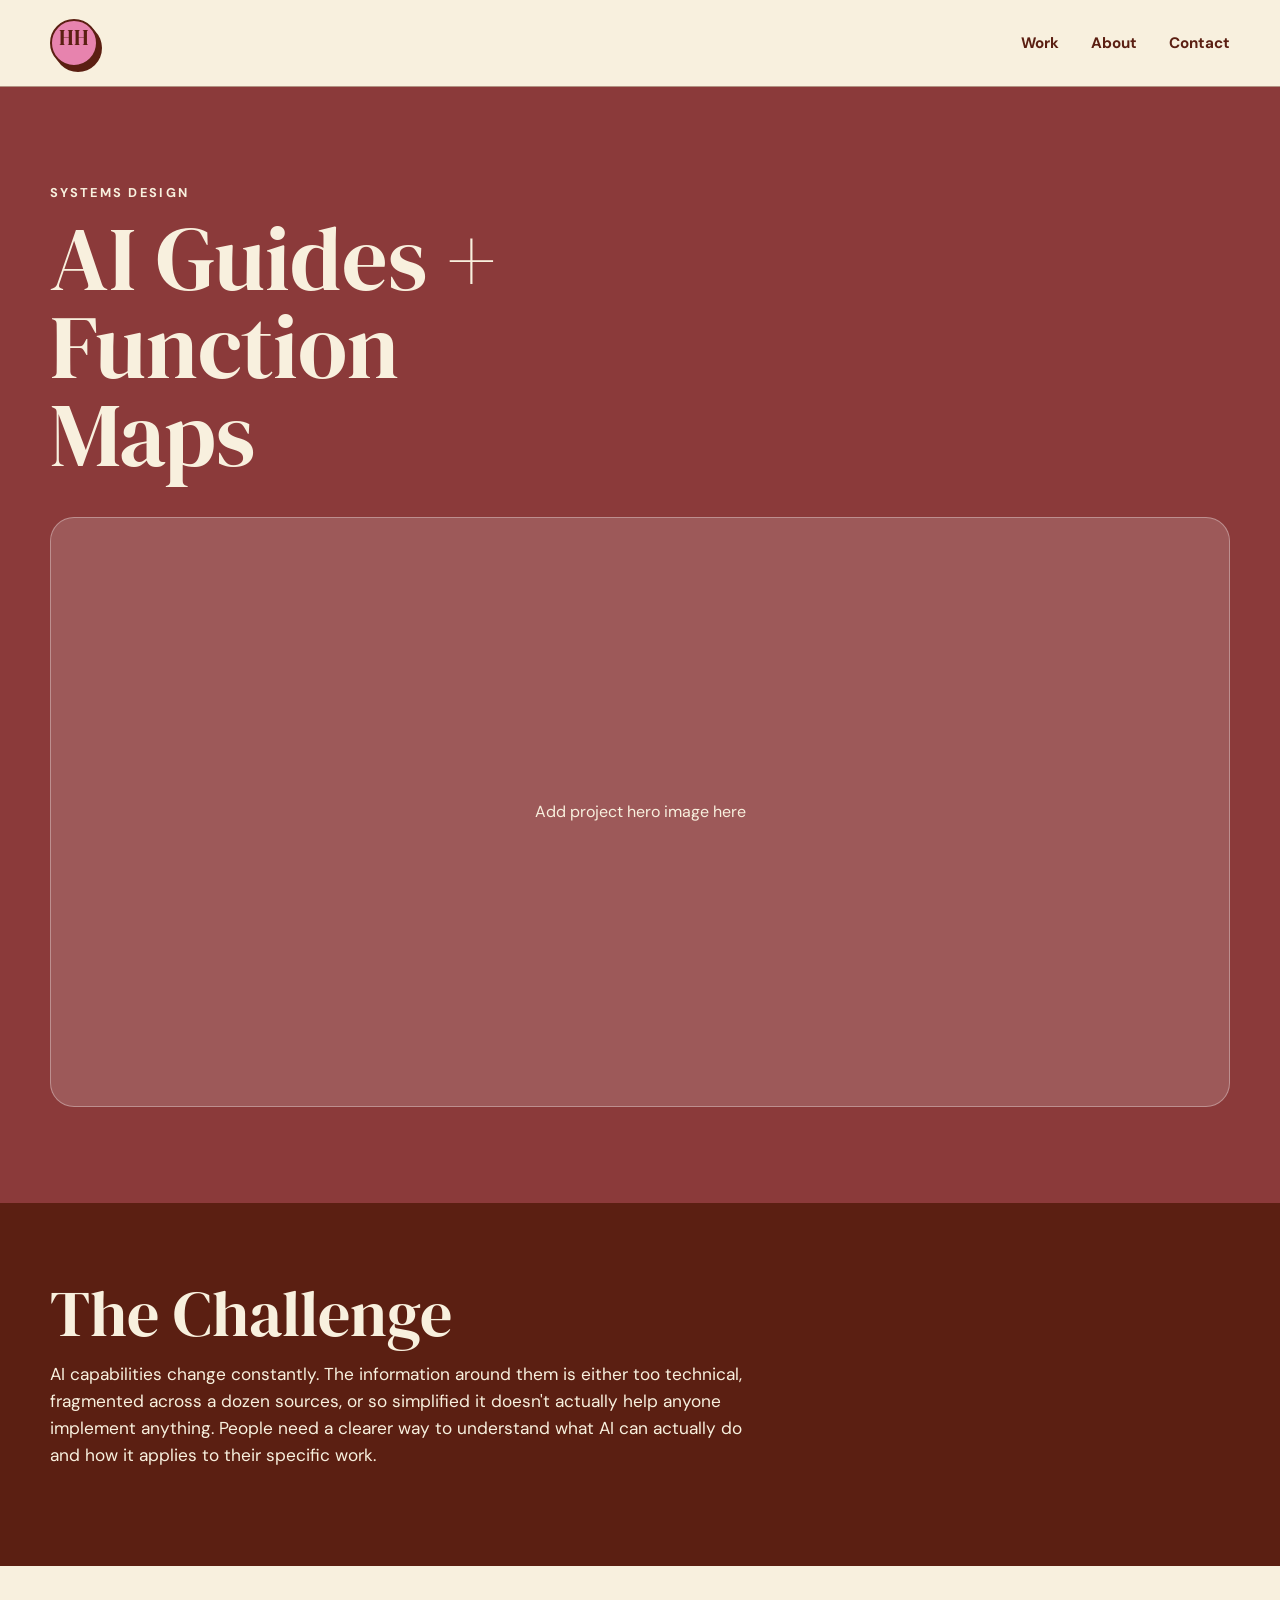
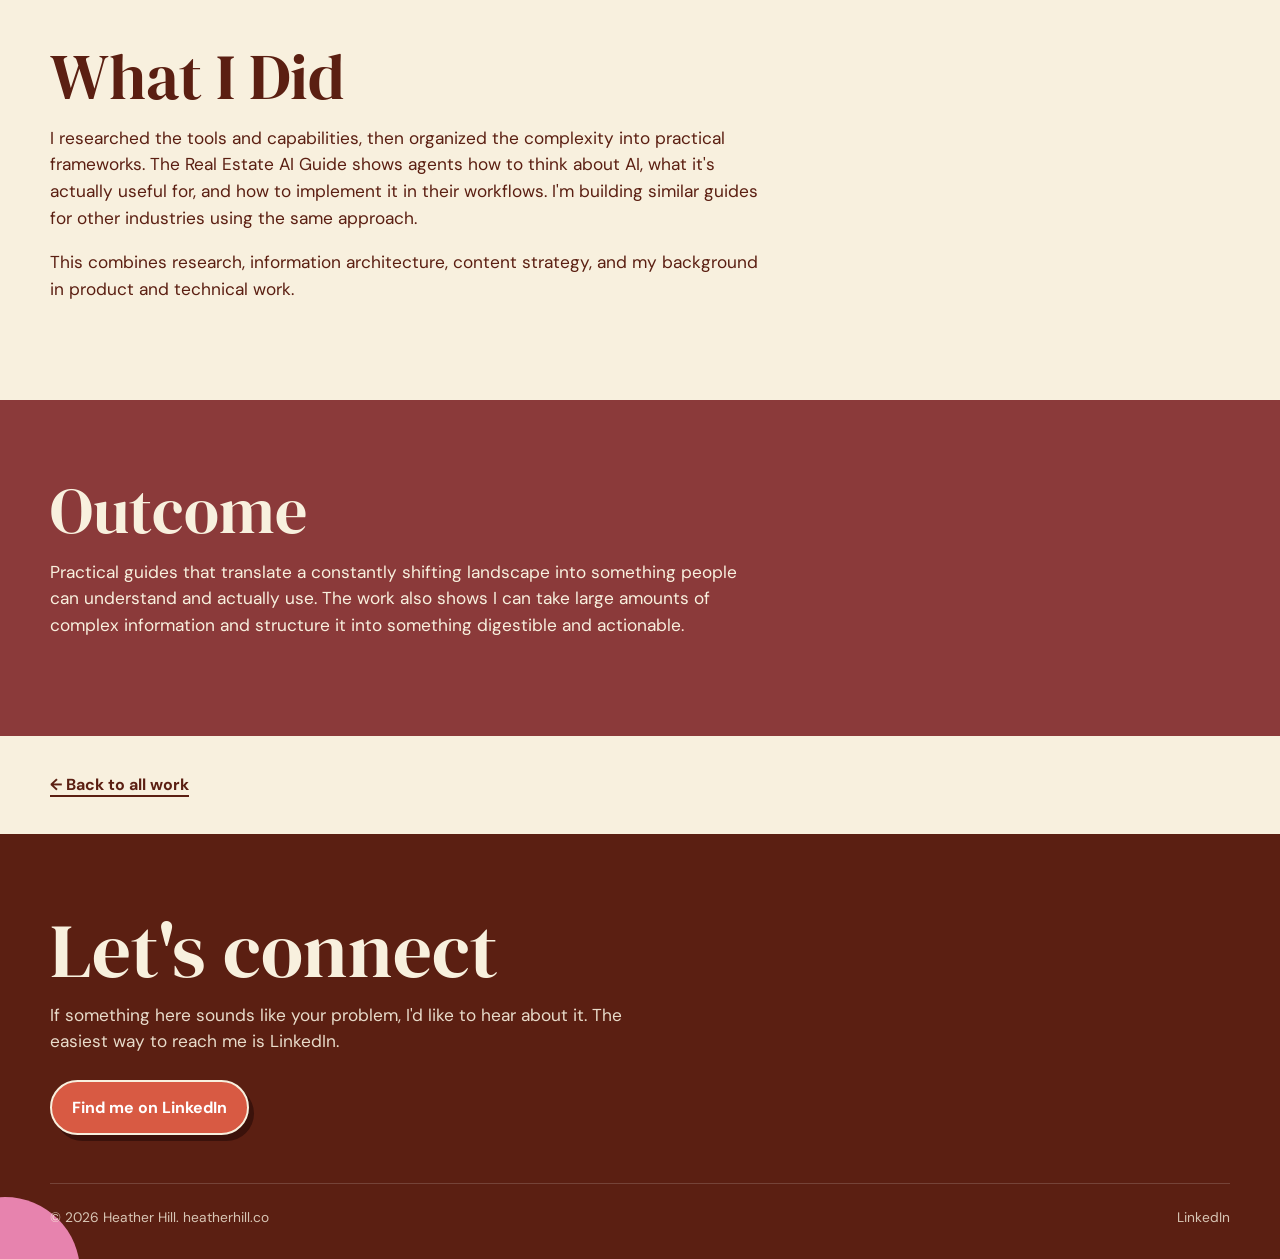
==== commit 6e20a25c: "Update ai-guides project copy" ====
--- a/projects/ai-guides.html
+++ b/projects/ai-guides.html
@@ -51,8 +51,7 @@
       <div class="container">
         <div class="section-body">
           <h2>The Challenge</h2>
-          <!-- TEMPLATE: replace with the real project narrative -->
-          <p class="placeholder">[Placeholder] Describe the scattered knowledge problem: where information lived, who needed it, and why existing documentation wasn't enough.</p>
+          <p>AI capabilities change constantly. The information around them is either too technical, fragmented across a dozen sources, or so simplified it doesn't actually help anyone implement anything. People need a clearer way to understand what AI can actually do and how it applies to their specific work.</p>
         </div>
       </div>
     </section>
@@ -62,8 +61,8 @@
       <div class="container">
         <div class="section-body">
           <h2>What I Did</h2>
-          <!-- TEMPLATE: replace with the real project narrative -->
-          <p class="placeholder">[Placeholder] Explain the structure behind the guides and function maps: how information was organized, what made it navigable, and how AI tooling fit in.</p>
+          <p>I researched the tools and capabilities, then organized the complexity into practical frameworks. The Real Estate AI Guide shows agents how to think about AI, what it's actually useful for, and how to implement it in their workflows. I'm building similar guides for other industries using the same approach.</p>
+          <p>This combines research, information architecture, content strategy, and my background in product and technical work.</p>
         </div>
       </div>
     </section>
@@ -73,8 +72,7 @@
       <div class="container">
         <div class="section-body">
           <h2>Outcome</h2>
-          <!-- TEMPLATE: replace with the real project narrative -->
-          <p class="placeholder">[Placeholder] Describe how teams found and used information differently afterward, and what time or friction was saved.</p>
+          <p>Practical guides that translate a constantly shifting landscape into something people can understand and actually use. The work also shows I can take large amounts of complex information and structure it into something digestible and actionable.</p>
         </div>
       </div>
     </section>
--- a/css/styles.css
+++ b/css/styles.css
@@ -1,597 +1,185 @@
-/* ==========================================================================
-   Heather Hill — Portfolio
-   Design language: organic, flowing, playful-professional.
-   Warm accents on neutral grounds, curves over geometry, asymmetry over grid.
-   ========================================================================== */
+@import url('https://fonts.googleapis.com/css2?family=DM+Sans:wght@400;500;600;700&family=DM+Serif+Display:ital@0;1&display=swap');
 
-:root {
-  --cream: #F5F1EB;
-  --beige: #F9F7F4;
-  --lavender: #D4CDD8;
-  --rust: #C86D4F;
-  --sage: #558B7A;
-  --wine: #8B5563;
-  --magenta: #D97BA8;
-  --gold: #D4A574;
-  --brown: #3D2E2D;
-  --white: #FFFFFF;
-  --border-soft: rgba(61,46,45,0.12);
+:root{
+  --cream:#F8F0DE;
+  --paper:#FFF9EC;
+  --espresso:#5B1F12;
+  --rust:#D85A43;
+  --gold:#E5A52B;
+  --pink:#E783AE;
+  --green:#4D7B61;
+  --sage:#A8CFAF;
+  --lavender:#D9C3E4;
+  --wine:#8B3A3A;
+  --white:#FFFDF8;
+  --line:rgba(91,31,18,.22);
+  --font-display:'DM Serif Display',Georgia,serif;
+  --font-body:'DM Sans',Arial,sans-serif;
+  --container-max:1180px;
+  --gutter:clamp(1rem,4vw,3rem);
+}
+*,*::before,*::after{box-sizing:border-box}
+html{scroll-behavior:smooth}
+body{margin:0;background:var(--cream);color:var(--espresso);font-family:var(--font-body);line-height:1.5;-webkit-font-smoothing:antialiased}
+img{max-width:100%;display:block}
+a{color:inherit;text-decoration:none}
+ul{list-style:none;margin:0;padding:0}
+p{margin:0 0 1em}
+h1,h2,h3,h4{font-family:var(--font-display);font-weight:400;line-height:.98;margin:0;color:var(--espresso)}
+button{font-family:inherit}
+.container{width:min(var(--container-max),calc(100% - 48px));margin:0 auto;position:relative}
+.section{padding:clamp(3rem,7vw,5rem) 0;position:relative;overflow:hidden}
+.bg-cream{background:var(--cream)} .bg-beige{background:var(--paper)} .bg-sage{background:var(--green)} .bg-lavender{background:var(--lavender)} .bg-brown{background:var(--espresso)} .bg-rust{background:var(--rust)} .bg-wine{background:var(--wine)} .bg-magenta{background:var(--pink)} .bg-gold{background:var(--gold)}
 
-  --font-display: 'Playfair Display', Georgia, serif;
-  --font-body: 'Inter', -apple-system, BlinkMacSystemFont, sans-serif;
+.btn{display:inline-flex;align-items:center;justify-content:center;gap:.55rem;padding:.85rem 1.25rem;border:2px solid var(--espresso);border-radius:999px;background:var(--cream);color:var(--espresso);font-weight:700;box-shadow:4px 5px 0 var(--espresso);transition:transform .18s ease,box-shadow .18s ease}
+.btn:hover{transform:translate(-1px,-2px);box-shadow:6px 7px 0 var(--espresso)}
+.btn-outline{background:transparent;color:var(--espresso)}
+.btn-gold{background:var(--gold);color:var(--espresso);border-color:var(--espresso)}
 
-  --container-max: 1200px;
-  --gutter: clamp(1.25rem, 4vw, 3rem);
-  --radius-sm: 8px;
-  --radius: 12px;
-  --radius-pill: 999px;
+.site-header{position:sticky;top:0;z-index:100;background:var(--cream);border-bottom:1px solid rgba(91,31,18,.45)}
+.site-header .container{height:86px;display:flex;align-items:center;justify-content:space-between}
+.logo{width:48px;height:48px;border:2px solid var(--espresso);border-radius:50%;display:grid;place-items:center;background:var(--pink);box-shadow:4px 5px 0 var(--espresso);font-size:0;overflow:hidden}
+.logo::before{content:'HH';font:400 21px/1 var(--font-display);color:var(--espresso)}
+.logo span{display:none}
+.main-nav ul{display:flex;align-items:center;gap:32px}
+.main-nav a{font-weight:700;font-size:.95rem}
+.main-nav a::after{display:none}
+.main-nav .nav-cta{background:transparent;color:var(--espresso);padding:0;border-radius:0}
+.nav-toggle{display:none}
+
+.hero{position:relative;overflow:hidden;padding:clamp(3.5rem,8vw,6.25rem) 0 clamp(3rem,7vw,5rem);background:var(--cream)}
+.hero .container{display:block;position:static}
+.hero-copy{max-width:720px;position:relative;z-index:2;padding-right:40px}
+.hero-label{display:block;font-size:.82rem;letter-spacing:.19em;text-transform:uppercase;font-weight:700;color:var(--espresso);margin-bottom:1rem}
+.hero-copy h1{font-size:clamp(4.7rem,10vw,8.2rem);letter-spacing:-.035em;line-height:.85;max-width:7ch}
+.hero-copy h1 .accent{color:var(--rust)}
+.hero-tagline{font:400 clamp(2rem,4.4vw,3.7rem)/1.02 var(--font-display);font-style:italic;margin:1.55rem 0 .65rem;color:var(--espresso);max-width:12ch}
+.hero-support{font-size:clamp(1rem,1.8vw,1.25rem);line-height:1.45;max-width:610px;margin:.65rem 0 0}
+.hero-actions{display:flex;gap:16px;flex-wrap:wrap;margin-top:1.8rem}
+.hero-actions .btn:first-child{background:var(--rust);color:#fff}
+.hero-visual{position:absolute;top:0;right:0;bottom:0;width:72px;pointer-events:none;z-index:1;background:var(--rust);overflow:visible}
+.hero-visual::before{content:'';position:absolute;left:-32px;top:0;bottom:0;width:64px;background:radial-gradient(circle at 32px 32px,var(--cream) 0 30px,transparent 31px) 0 0/64px 64px repeat-y}
+.hero-visual svg{display:none}
+.hero::after{content:'✦';position:absolute;right:126px;bottom:62px;color:var(--gold);font-size:44px;line-height:1;z-index:2}
+
+.stripe-band{height:48px;background:var(--espresso);display:flex;align-items:stretch;gap:0;padding:0;margin:0;max-width:none;overflow:hidden}
+.stripe-band .bar{border-radius:0;min-width:0;height:100%!important}
+.stripe-band .bar:nth-child(1){background:var(--pink);width:14%;border-radius:0 0 48px 48px}
+.stripe-band .bar:nth-child(2){background:var(--gold);width:13%;border-radius:52px 52px 0 0}
+.stripe-band .bar:nth-child(3){background:var(--sage);width:10%;border-radius:50%}
+.stripe-band .bar:nth-child(4){background:var(--rust);width:13%;clip-path:polygon(0 0,100% 0,50% 100%)}
+.stripe-band .bar:nth-child(5){background:var(--pink);width:16%;border-radius:0 42px 42px 0}
+.stripe-band .bar:nth-child(6){background:var(--sage);width:16%;border-radius:42px 0 0 42px}
+.stripe-band .bar:nth-child(7){background:var(--gold);width:10%;border-radius:50% 50% 0 0}
+.stripe-band .bar:nth-child(8){background:var(--rust);width:10%;border-radius:0 0 50% 50%}
+.stripe-band .bar:nth-child(9){background:var(--pink);flex:1}
+
+.throughline{background:var(--green);color:var(--cream);padding:clamp(3rem,7vw,5rem) 0}
+.throughline .container{display:grid;grid-template-columns:1.3fr .7fr;gap:48px;align-items:end}
+.throughline-label{font-size:.82rem;letter-spacing:.18em;text-transform:uppercase;font-weight:700;color:var(--cream);opacity:.9;margin-bottom:1rem}
+.throughline-body h2{font-size:clamp(3.5rem,7vw,6.6rem);color:var(--cream);line-height:.93;max-width:9ch}
+.throughline-body h2 .accent{display:block;color:var(--pink);font-style:italic}
+.throughline-body p{font-size:clamp(1rem,1.5vw,1.15rem);line-height:1.5;max-width:700px;margin-top:1.25rem;color:var(--cream)}
+.throughline-actions{display:flex;justify-content:flex-end;margin-top:0}
+.throughline-actions .btn{background:var(--gold);color:var(--espresso)}
+
+.section-head{margin-bottom:1.75rem}
+.section-head h2{font-size:clamp(2.4rem,4.5vw,3.4rem)}
+.services-grid{display:grid;grid-template-columns:repeat(4,1fr);border-top:1px solid var(--line);border-bottom:1px solid var(--line)}
+.service-card{padding:1.6rem 1.8rem;border-left:1px solid var(--line)}
+.service-card:first-child{border-left:0;padding-left:0}
+.service-icon{width:50px;height:50px;border-radius:50%;display:grid;place-items:center;margin-bottom:.85rem}
+.service-icon.icon-rust{background:var(--rust)} .service-icon.icon-magenta{background:var(--pink)} .service-icon.icon-gold{background:var(--gold)} .service-icon.icon-sage{background:var(--sage)}
+.service-card h3{font-size:2rem;line-height:1.05;margin-bottom:.45rem}
+.service-card p{font-size:1rem;line-height:1.4;margin:0;opacity:.88}
+
+#work{background:var(--cream)}
+.card-grid{display:block}
+.project-card{position:relative;border-radius:0;padding:clamp(2.4rem,5vw,4rem) max(var(--gutter),calc((100vw - var(--container-max))/2 + var(--gutter)));min-height:0;box-shadow:none;display:grid;grid-template-columns:minmax(0,1fr) minmax(280px,.85fr);gap:3rem;align-items:center;color:var(--espresso);overflow:hidden;margin:0 calc(50% - 50vw);width:100vw}
+.project-card:hover{transform:none;box-shadow:none}
+.project-card.bg-rust{background:#F2D9D5} .project-card.bg-sage{background:#C3DCC4} .project-card.bg-wine{background:#DDC8E7} .project-card.bg-magenta{background:#F2C8D8}
+.project-card .tag{background:transparent;color:var(--espresso);padding:0;border-radius:0;font-weight:700;letter-spacing:.14em;font-size:.74rem;grid-column:1}
+.project-card>div{grid-column:1}
+.project-card h3{font-size:clamp(3rem,5vw,4.7rem);color:var(--espresso);margin:.3rem 0 .65rem;line-height:.96}
+.project-card p{font-size:clamp(1rem,1.5vw,1.16rem);line-height:1.45;color:var(--espresso);opacity:1;max-width:560px;margin:0}
+.project-card .card-link{grid-column:1;color:var(--espresso);font-weight:700;border-bottom:2px solid currentColor;width:max-content;padding-bottom:3px;margin-top:.9rem}
+.project-card::after{content:'';grid-column:2;grid-row:1 / span 3;width:100%;aspect-ratio:16/10;border-radius:24px;background:rgba(255,255,255,.46);border:1px solid rgba(91,31,18,.12);box-shadow:0 8px 26px rgba(91,31,18,.08)}
+
+.about{background:var(--cream);padding:clamp(3rem,7vw,4.5rem) 0}
+.about .container{display:grid;grid-template-columns:minmax(260px,360px) 1fr;gap:44px;align-items:center}
+.about-figure{width:100%;max-width:360px;aspect-ratio:.88;background:var(--pink);border:0;border-radius:48% 52% 38% 62% / 42% 38% 62% 58%;box-shadow:none;outline:none}
+.about h2{font-size:clamp(2.7rem,5vw,4.2rem);margin-bottom:.8rem}
+.about p{font-size:clamp(1rem,1.5vw,1.15rem);line-height:1.5;max-width:720px}
+.about .accent{color:var(--rust);font-weight:700}
+
+.site-footer{background:var(--espresso);color:var(--cream);padding:clamp(3.5rem,7vw,5rem) 0 2rem;position:relative;overflow:hidden;text-align:left}
+.site-footer::before{content:'';position:absolute;width:150px;height:150px;border-radius:50%;background:var(--pink);left:-70px;bottom:-88px}
+.site-footer h2{color:var(--cream);font-size:clamp(3rem,6vw,5rem);line-height:.95;margin-bottom:1rem}
+.site-footer .footer-copy{color:var(--cream);opacity:.9;max-width:600px;margin:0 0 1.6rem;font-size:1.08rem}
+.site-footer .btn{background:var(--rust);color:#fff;border-color:var(--cream);box-shadow:5px 6px 0 #3b120b}
+.footer-meta{display:flex;justify-content:space-between;align-items:center;gap:1rem;margin-top:3rem;padding-top:1.4rem;border-top:1px solid rgba(255,255,255,.2);font-size:.86rem;opacity:.8}
+
+.project-hero{padding:clamp(4rem,8vw,6rem) 0;color:var(--cream)}
+.project-hero .eyebrow{display:block;font-weight:700;text-transform:uppercase;letter-spacing:.18em;font-size:.8rem;color:var(--cream);margin-bottom:.8rem}
+.project-hero h1{font-size:clamp(3.6rem,7vw,6.6rem);color:var(--cream);max-width:12ch}
+.project-hero .hero-image{margin-top:2.4rem;aspect-ratio:16/8;border-radius:24px;display:grid;place-items:center;background:rgba(255,255,255,.16);border:1px solid rgba(255,255,255,.32);color:var(--cream)}
+.project-section h2{font-size:clamp(2.5rem,5vw,4rem);margin-bottom:1rem}
+.project-section .section-body p{font-size:1.08rem;max-width:720px;line-height:1.55}
+.project-section.dark{background:var(--espresso);color:var(--cream)} .project-section.dark h2{color:var(--cream)}
+.project-section.light{background:var(--cream);color:var(--espresso)}
+.project-section.accent{color:var(--cream)} .project-section.accent h2{color:var(--cream)}
+.project-section p.placeholder{font-style:normal;opacity:.9}
+.project-nav{padding:2.3rem 0;background:var(--cream)} .project-nav a{font-weight:700;border-bottom:2px solid currentColor}
+
+@media(max-width:860px){
+  .container{width:min(100% - 32px,720px)}
+  .site-header{position:relative}
+  .nav-toggle{display:flex;flex-direction:column;justify-content:center;gap:5px;width:36px;height:36px;border:0;background:transparent;padding:0}
+  .nav-toggle .bar{height:3px;width:100%;background:var(--espresso);border-radius:999px}
+  .main-nav{position:absolute;top:100%;left:0;right:0;background:var(--cream);border-bottom:1px solid var(--line);max-height:0;overflow:hidden;transition:max-height .3s ease}
+  .main-nav.is-open{max-height:320px}
+  .main-nav ul{flex-direction:column;align-items:flex-start;gap:0;padding:1rem var(--gutter) 1.4rem}
+  .main-nav li{padding:.55rem 0;width:100%}
+  .hero{padding:3rem 0 3.25rem}
+  .hero-copy{max-width:calc(100% - 56px);padding-right:0}
+  .hero-copy h1{font-size:clamp(4rem,16vw,6rem)}
+  .hero-tagline{font-size:clamp(2rem,8vw,3rem)}
+  .hero-visual{width:54px}
+  .hero-visual::before{left:-24px;width:48px;background:radial-gradient(circle at 24px 24px,var(--cream) 0 22px,transparent 23px) 0 0/48px 48px repeat-y}
+  .hero::after{right:92px;bottom:38px;font-size:32px}
+  .stripe-band{height:38px}
+  .throughline .container{grid-template-columns:1fr;gap:1.5rem}
+  .throughline-actions{justify-content:flex-start}
+  .services-grid{grid-template-columns:1fr 1fr}
+  .service-card{border-left:0;border-bottom:1px solid var(--line);padding:1.4rem 0}
+  .service-card:nth-child(odd){padding-right:1.2rem;border-right:1px solid var(--line)}
+  .service-card:nth-child(even){padding-left:1.2rem}
+  .service-card:nth-last-child(-n+2){border-bottom:0}
+  .project-card{grid-template-columns:1fr;padding:2.7rem 1rem;margin-left:calc(50% - 50vw);margin-right:calc(50% - 50vw)}
+  .project-card::after{grid-column:1;grid-row:auto;aspect-ratio:16/9;margin-top:1rem}
+  .about .container{grid-template-columns:1fr;gap:1.8rem}
+  .about-figure{max-width:320px}
 }
-
-/* ---------- Reset ---------- */
-*, *::before, *::after { box-sizing: border-box; }
-html { scroll-behavior: smooth; }
-body {
-  margin: 0;
-  background: var(--cream);
-  color: var(--brown);
-  font-family: var(--font-body);
-  font-weight: 400;
-  line-height: 1.6;
-  -webkit-font-smoothing: antialiased;
+@media(max-width:560px){
+  .container{width:calc(100% - 28px)}
+  .site-header .container{height:76px}
+  .logo{width:44px;height:44px}
+  .hero{padding:2.6rem 0 2.8rem}
+  .hero-copy{max-width:100%;padding-right:48px}
+  .hero-copy h1{font-size:clamp(3.9rem,20vw,5rem)}
+  .hero-support{font-size:1rem}
+  .hero-visual{width:42px}
+  .hero-visual::before{left:-19px;width:38px;background:radial-gradient(circle at 19px 19px,var(--cream) 0 17px,transparent 18px) 0 0/38px 38px repeat-y}
+  .hero::after{display:none}
+  .hero-actions{gap:12px}
+  .btn{padding:.75rem 1rem;box-shadow:3px 4px 0 var(--espresso)}
+  .stripe-band{height:30px}
+  .throughline-body h2{font-size:clamp(3.1rem,14vw,4.5rem)}
+  .services-grid{grid-template-columns:1fr}
+  .service-card,.service-card:nth-child(odd),.service-card:nth-child(even){padding:1.25rem 0;border-right:0;border-bottom:1px solid var(--line)}
+  .service-card:last-child{border-bottom:0}
+  .project-card{padding:2.4rem 1rem}
+  .project-card h3{font-size:clamp(2.7rem,14vw,3.7rem)}
+  .about-figure{max-width:280px}
+  .footer-meta{flex-direction:column;align-items:flex-start}
 }
-img { max-width: 100%; display: block; }
-a { color: inherit; text-decoration: none; }
-ul { list-style: none; margin: 0; padding: 0; }
-h1, h2, h3, h4 {
-  font-family: var(--font-display);
-  font-weight: 700;
-  margin: 0;
-  color: var(--brown);
-  line-height: 1.15;
-}
-p { margin: 0 0 1em; }
-button { font-family: inherit; cursor: pointer; }
-svg { display: block; }
-
-.container {
-  max-width: var(--container-max);
-  margin: 0 auto;
-  padding: 0 var(--gutter);
-  position: relative;
-}
-
-.section {
-  padding: clamp(3.5rem, 8vw, 6.5rem) 0;
-  position: relative;
-  overflow: hidden;
-}
-.bg-cream { background: var(--cream); }
-.bg-beige { background: var(--beige); }
-.bg-sage { background: var(--sage); }
-.bg-lavender { background: var(--lavender); }
-.bg-brown { background: var(--brown); }
-.bg-rust { background: var(--rust); }
-.bg-wine { background: var(--wine); }
-.bg-magenta { background: var(--magenta); }
-.bg-gold { background: var(--gold); }
-
-/* ---------- Wave dividers ---------- */
-.wave-divider {
-  display: block;
-  width: 100%;
-  height: clamp(40px, 8vw, 90px);
-  position: relative;
-  z-index: 1;
-}
-.wave-divider path { fill: currentColor; }
-.wave-into-sage { color: var(--sage); margin-bottom: -1px; }
-.wave-into-cream { color: var(--cream); margin-bottom: -1px; }
-.wave-into-lavender { color: var(--lavender); margin-bottom: -1px; }
-.wave-into-brown { color: var(--brown); margin-bottom: -1px; }
-
-/* ---------- Buttons ---------- */
-.btn {
-  display: inline-flex;
-  align-items: center;
-  gap: 0.5rem;
-  font-family: var(--font-body);
-  font-weight: 500;
-  font-size: 1rem;
-  padding: 0.85rem 1.8rem;
-  border-radius: var(--radius-pill);
-  border: 2px solid var(--rust);
-  background: var(--rust);
-  color: var(--white);
-  transition: transform 0.2s ease, background 0.2s ease, color 0.2s ease, opacity 0.2s ease;
-  white-space: nowrap;
-}
-.btn:hover { transform: translateY(-2px); opacity: 0.9; }
-.btn .arrow { transition: transform 0.2s ease; }
-.btn:hover .arrow { transform: translateX(3px); }
-.btn-outline {
-  background: transparent;
-  color: var(--brown);
-  border-color: var(--brown);
-}
-.btn-outline:hover { background: var(--brown); color: var(--white); }
-.btn-gold {
-  background: var(--gold);
-  border-color: var(--gold);
-  color: var(--brown);
-}
-
-/* ---------- Header / Nav ---------- */
-.site-header {
-  position: sticky;
-  top: 0;
-  z-index: 100;
-  background: var(--cream);
-  border-bottom: 1px solid var(--border-soft);
-}
-.site-header .container {
-  display: flex;
-  align-items: center;
-  justify-content: space-between;
-  padding-top: 1.1rem;
-  padding-bottom: 1.1rem;
-}
-.logo {
-  font-family: var(--font-display);
-  font-weight: 700;
-  font-size: 1.4rem;
-  color: var(--brown);
-  letter-spacing: -0.01em;
-}
-.logo span { color: var(--rust); }
-
-.nav-toggle {
-  display: none;
-  flex-direction: column;
-  justify-content: center;
-  gap: 5px;
-  width: 34px;
-  height: 34px;
-  background: transparent;
-  border: none;
-  padding: 0;
-}
-.nav-toggle .bar {
-  width: 100%;
-  height: 3px;
-  background: var(--brown);
-  border-radius: 2px;
-  transition: transform 0.25s ease, opacity 0.25s ease;
-}
-.nav-toggle[aria-expanded="true"] .bar:nth-child(1) { transform: translateY(8px) rotate(45deg); }
-.nav-toggle[aria-expanded="true"] .bar:nth-child(2) { opacity: 0; }
-.nav-toggle[aria-expanded="true"] .bar:nth-child(3) { transform: translateY(-8px) rotate(-45deg); }
-
-.main-nav ul {
-  display: flex;
-  gap: 2.2rem;
-  align-items: center;
-}
-.main-nav a {
-  font-family: var(--font-body);
-  font-weight: 500;
-  font-size: 0.85rem;
-  text-transform: uppercase;
-  letter-spacing: 0.1em;
-  position: relative;
-  padding-bottom: 4px;
-}
-.main-nav a::after {
-  content: '';
-  position: absolute;
-  left: 0; bottom: 0;
-  width: 0%;
-  height: 2px;
-  background: var(--rust);
-  transition: width 0.2s ease;
-}
-.main-nav a:hover::after,
-.main-nav a:focus-visible::after { width: 100%; }
-.main-nav .nav-cta {
-  background: var(--brown);
-  color: var(--cream);
-  padding: 0.55rem 1.2rem;
-  border-radius: var(--radius-pill);
-}
-.main-nav .nav-cta::after { display: none; }
-.main-nav .nav-cta:hover { background: var(--rust); }
-
-@media (max-width: 780px) {
-  .nav-toggle { display: flex; }
-  .main-nav {
-    position: absolute;
-    top: 100%;
-    left: 0; right: 0;
-    background: var(--cream);
-    border-bottom: 1px solid var(--border-soft);
-    max-height: 0;
-    overflow: hidden;
-    transition: max-height 0.3s ease;
-  }
-  .main-nav.is-open { max-height: 320px; }
-  .main-nav ul {
-    flex-direction: column;
-    align-items: flex-start;
-    gap: 0;
-    padding: 1rem var(--gutter) 1.5rem;
-  }
-  .main-nav li { width: 100%; padding: 0.6rem 0; }
-  .main-nav .nav-cta { display: inline-block; margin-top: 0.5rem; }
-}
-
-/* ---------- Hero ---------- */
-.hero {
-  padding: clamp(3rem, 8vw, 5.5rem) 0 clamp(2.5rem, 6vw, 4rem);
-}
-.hero .container {
-  display: grid;
-  grid-template-columns: 6fr 5fr;
-  gap: 3rem;
-  align-items: center;
-}
-.hero-label {
-  display: block;
-  font-weight: 500;
-  text-transform: uppercase;
-  letter-spacing: 0.14em;
-  font-size: 0.8rem;
-  color: var(--wine);
-  margin-bottom: 1.1rem;
-}
-.hero-copy h1 {
-  font-size: clamp(3rem, 7vw, 5.5rem);
-  letter-spacing: -0.01em;
-}
-.hero-copy h1 .accent { color: var(--rust); }
-.hero-tagline {
-  font-family: var(--font-display);
-  font-style: italic;
-  font-weight: 700;
-  font-size: clamp(1.4rem, 2.6vw, 1.9rem);
-  color: var(--brown);
-  margin-top: 1.3rem;
-}
-.hero-support {
-  font-size: 1.05rem;
-  max-width: 46ch;
-  margin-top: 0.9rem;
-  color: var(--brown);
-}
-.hero-actions {
-  display: flex;
-  gap: 1rem;
-  flex-wrap: wrap;
-  margin-top: 2rem;
-}
-
-.hero-visual {
-  position: relative;
-  width: 100%;
-  aspect-ratio: 4 / 5;
-}
-.hero-blob { width: 100%; height: 100%; }
-
-@media (max-width: 860px) {
-  .hero .container { grid-template-columns: 1fr; }
-  .hero-visual { max-width: 320px; margin: 0 auto; order: -1; }
-}
-
-/* ---------- Decorative stripe band ---------- */
-.stripe-band {
-  display: flex;
-  align-items: flex-end;
-  gap: clamp(0.5rem, 1.5vw, 1rem);
-  padding: 1.5rem var(--gutter) 0;
-  max-width: var(--container-max);
-  margin: 0 auto;
-  overflow: hidden;
-}
-.stripe-band .bar {
-  flex: 1 1 auto;
-  border-radius: var(--radius-sm);
-  min-width: 24px;
-}
-.stripe-band .bar:nth-child(1) { height: 46px; background: var(--rust); flex-grow: 1.4; }
-.stripe-band .bar:nth-child(2) { height: 64px; background: var(--gold); flex-grow: 0.8; }
-.stripe-band .bar:nth-child(3) { height: 32px; background: var(--sage); flex-grow: 1.8; }
-.stripe-band .bar:nth-child(4) { height: 56px; background: var(--lavender); flex-grow: 1; }
-.stripe-band .bar:nth-child(5) { height: 40px; background: var(--brown); flex-grow: 0.6; }
-.stripe-band .bar:nth-child(6) { height: 60px; background: var(--rust); flex-grow: 1.2; }
-.stripe-band .bar:nth-child(7) { height: 30px; background: var(--gold); flex-grow: 1.6; }
-.stripe-band .bar:nth-child(8) { height: 50px; background: var(--sage); flex-grow: 0.9; }
-.stripe-band .bar:nth-child(9) { height: 66px; background: var(--magenta); flex-grow: 1.3; }
-@media (max-width: 700px) {
-  .stripe-band { display: grid; grid-template-columns: repeat(5, 1fr); gap: 0.6rem; }
-  .stripe-band .bar { height: 26px !important; }
-}
-
-/* ---------- Throughline ---------- */
-.throughline .container {
-  display: grid;
-  grid-template-columns: 3fr 9fr;
-  gap: 2.5rem;
-  align-items: start;
-}
-.throughline-label {
-  font-family: var(--font-body);
-  font-weight: 500;
-  text-transform: uppercase;
-  letter-spacing: 0.14em;
-  font-size: 0.85rem;
-  color: var(--gold);
-}
-.throughline-body h2 {
-  font-size: clamp(1.9rem, 4.2vw, 3rem);
-  color: var(--white);
-  line-height: 1.25;
-}
-.throughline-body h2 .accent {
-  display: block;
-  color: var(--rust);
-  font-style: italic;
-}
-.throughline-body p {
-  color: var(--white);
-  opacity: 0.92;
-  font-size: 1.05rem;
-  max-width: 60ch;
-  margin-top: 1.3rem;
-}
-.throughline-actions { margin-top: 1.8rem; display: flex; justify-content: flex-end; }
-@media (max-width: 780px) {
-  .throughline .container { grid-template-columns: 1fr; gap: 1rem; }
-  .throughline-actions { justify-content: flex-start; }
-}
-
-/* ---------- What I Actually Do ---------- */
-.section-head {
-  margin-bottom: 3rem;
-}
-.section-head h2 {
-  font-size: clamp(1.9rem, 4vw, 2.6rem);
-}
-.services-grid {
-  display: grid;
-  grid-template-columns: repeat(4, 1fr);
-  gap: 0;
-}
-.service-card {
-  padding: 0 1.75rem;
-  border-left: 1px solid var(--border-soft);
-}
-.service-card:first-child { border-left: none; padding-left: 0; }
-.service-icon {
-  width: 60px;
-  height: 60px;
-  border-radius: 50%;
-  display: flex;
-  align-items: center;
-  justify-content: center;
-  margin-bottom: 1.3rem;
-}
-.service-icon.icon-rust { background: var(--rust); }
-.service-icon.icon-magenta { background: var(--magenta); }
-.service-icon.icon-gold { background: var(--gold); }
-.service-icon.icon-sage { background: var(--sage); }
-.service-card h3 {
-  font-size: 1.3rem;
-  margin-bottom: 0.6rem;
-}
-.service-card p {
-  font-size: 0.98rem;
-  color: var(--brown);
-  opacity: 0.85;
-}
-@media (max-width: 900px) {
-  .services-grid { grid-template-columns: repeat(2, 1fr); gap: 2.5rem 1.5rem; }
-  .service-card { border-left: none; padding-left: 0; }
-}
-@media (max-width: 560px) {
-  .services-grid { grid-template-columns: 1fr; }
-}
-
-/* ---------- Selected Work ---------- */
-.card-grid {
-  display: grid;
-  grid-template-columns: repeat(2, 1fr);
-  gap: 1.75rem;
-}
-.project-card {
-  border-radius: var(--radius);
-  padding: 2.25rem;
-  min-height: 280px;
-  display: flex;
-  flex-direction: column;
-  justify-content: space-between;
-  color: var(--white);
-  box-shadow: 0 10px 30px rgba(61,46,45,0.12);
-  transition: transform 0.2s ease, box-shadow 0.2s ease, opacity 0.2s ease;
-}
-.project-card:hover { transform: translateY(-4px) scale(1.01); box-shadow: 0 18px 40px rgba(61,46,45,0.2); }
-.project-card.bg-rust { background: var(--rust); }
-.project-card.bg-sage { background: var(--sage); }
-.project-card.bg-wine { background: var(--wine); }
-.project-card.bg-magenta { background: var(--magenta); }
-
-.project-card .tag {
-  align-self: flex-start;
-  font-size: 0.72rem;
-  font-weight: 500;
-  text-transform: uppercase;
-  letter-spacing: 0.1em;
-  background: rgba(255,255,255,0.22);
-  padding: 0.35rem 0.8rem;
-  border-radius: var(--radius-pill);
-  color: var(--white);
-}
-.project-card h3 {
-  font-size: clamp(1.6rem, 2.6vw, 2.1rem);
-  color: var(--white);
-  margin-top: 1.5rem;
-}
-.project-card p {
-  font-family: var(--font-body);
-  font-size: 1rem;
-  color: var(--white);
-  opacity: 0.94;
-  margin: 0.75rem 0 1.5rem;
-  max-width: 46ch;
-}
-.project-card .card-link {
-  font-weight: 500;
-  display: inline-flex;
-  align-items: center;
-  gap: 0.4rem;
-  border-bottom: 2px solid currentColor;
-  padding-bottom: 2px;
-  width: fit-content;
-  color: var(--white);
-}
-.project-card .card-link .arrow { transition: transform 0.2s ease; }
-.project-card:hover .card-link .arrow { transform: translateX(4px); }
-
-@media (max-width: 780px) {
-  .card-grid { grid-template-columns: 1fr; }
-}
-
-/* ---------- About ---------- */
-.about .container {
-  display: grid;
-  grid-template-columns: 4fr 8fr;
-  gap: 3rem;
-  align-items: start;
-}
-.about-figure {
-  width: 100%;
-  max-width: 340px;
-  aspect-ratio: 1;
-  background: var(--gold);
-  border: 3px solid var(--brown);
-  border-radius: var(--radius);
-}
-.about h2 { font-size: clamp(1.9rem, 4vw, 2.6rem); margin-bottom: 1.1rem; }
-.about p {
-  font-size: 1.05rem;
-  max-width: 62ch;
-  color: var(--brown);
-}
-.about .accent { color: var(--rust); font-weight: 500; }
-@media (max-width: 780px) {
-  .about .container { grid-template-columns: 1fr; }
-  .about-figure { max-width: 220px; }
-}
-
-/* ---------- Footer ---------- */
-.site-footer {
-  background: var(--brown);
-  color: var(--white);
-  padding: clamp(3.5rem, 7vw, 5rem) 0 2rem;
-  text-align: center;
-}
-.site-footer h2 {
-  color: var(--white);
-  font-size: clamp(1.8rem, 3.6vw, 2.6rem);
-  margin-bottom: 1rem;
-}
-.site-footer .footer-copy {
-  color: var(--white);
-  opacity: 0.85;
-  max-width: 50ch;
-  margin: 0 auto 2rem;
-  font-size: 1.05rem;
-}
-.footer-meta {
-  display: flex;
-  justify-content: space-between;
-  align-items: center;
-  flex-wrap: wrap;
-  gap: 1rem;
-  margin-top: 3rem;
-  padding-top: 1.5rem;
-  border-top: 1px solid rgba(255,255,255,0.15);
-  font-size: 0.85rem;
-  opacity: 0.7;
-  text-align: left;
-}
-.footer-meta a { font-weight: 500; opacity: 1; }
-.footer-meta a:hover { color: var(--gold); }
-
-/* ==========================================================================
-   Project pages
-   ========================================================================== */
-.project-hero {
-  padding: clamp(3.5rem, 8vw, 6rem) 0;
-  color: var(--white);
-}
-.project-hero .eyebrow {
-  font-weight: 500;
-  text-transform: uppercase;
-  letter-spacing: 0.14em;
-  font-size: 0.8rem;
-  color: rgba(255,255,255,0.85);
-  margin-bottom: 0.9rem;
-  display: block;
-}
-.project-hero h1 {
-  font-size: clamp(2.6rem, 6vw, 4.2rem);
-  color: var(--white);
-  max-width: 16ch;
-}
-.project-hero .hero-image {
-  margin-top: 2.5rem;
-  width: 100%;
-  aspect-ratio: 16 / 7;
-  border-radius: var(--radius);
-  display: flex;
-  align-items: center;
-  justify-content: center;
-  background: rgba(255,255,255,0.14);
-  border: 2px dashed rgba(255,255,255,0.4);
-  color: var(--white);
-  opacity: 0.85;
-  font-weight: 500;
-  font-family: var(--font-body);
-  text-align: center;
-  padding: 1rem;
-}
-
-.project-section h2 {
-  font-size: clamp(1.7rem, 3.2vw, 2.3rem);
-  margin-bottom: 1.5rem;
-}
-.project-section .section-body p {
-  font-size: 1.05rem;
-  max-width: 68ch;
-}
-.project-section.dark { background: var(--brown); color: var(--white); }
-.project-section.dark h2 { color: var(--white); }
-.project-section.dark p.placeholder { color: var(--gold); }
-.project-section.light { background: var(--cream); color: var(--brown); }
-.project-section.light p.placeholder { color: var(--wine); }
-.project-section.accent { color: var(--white); }
-.project-section.accent h2 { color: var(--white); }
-.project-section.accent p.placeholder { color: rgba(255,255,255,0.85); }
-.project-section p.placeholder { font-style: italic; opacity: 0.9; }
-
-.project-section.accent.bg-rust { background: var(--rust); }
-.project-section.accent.bg-sage { background: var(--sage); }
-.project-section.accent.bg-wine { background: var(--wine); }
-.project-section.accent.bg-magenta { background: var(--magenta); }
-
-.project-nav {
-  padding: clamp(3rem, 6vw, 4rem) 0;
-  background: var(--cream);
-  text-align: center;
-}
-.project-nav a {
-  font-weight: 500;
-  display: inline-flex;
-  align-items: center;
-  gap: 0.5rem;
-  color: var(--brown);
-}
-.project-nav a:hover { color: var(--rust); }
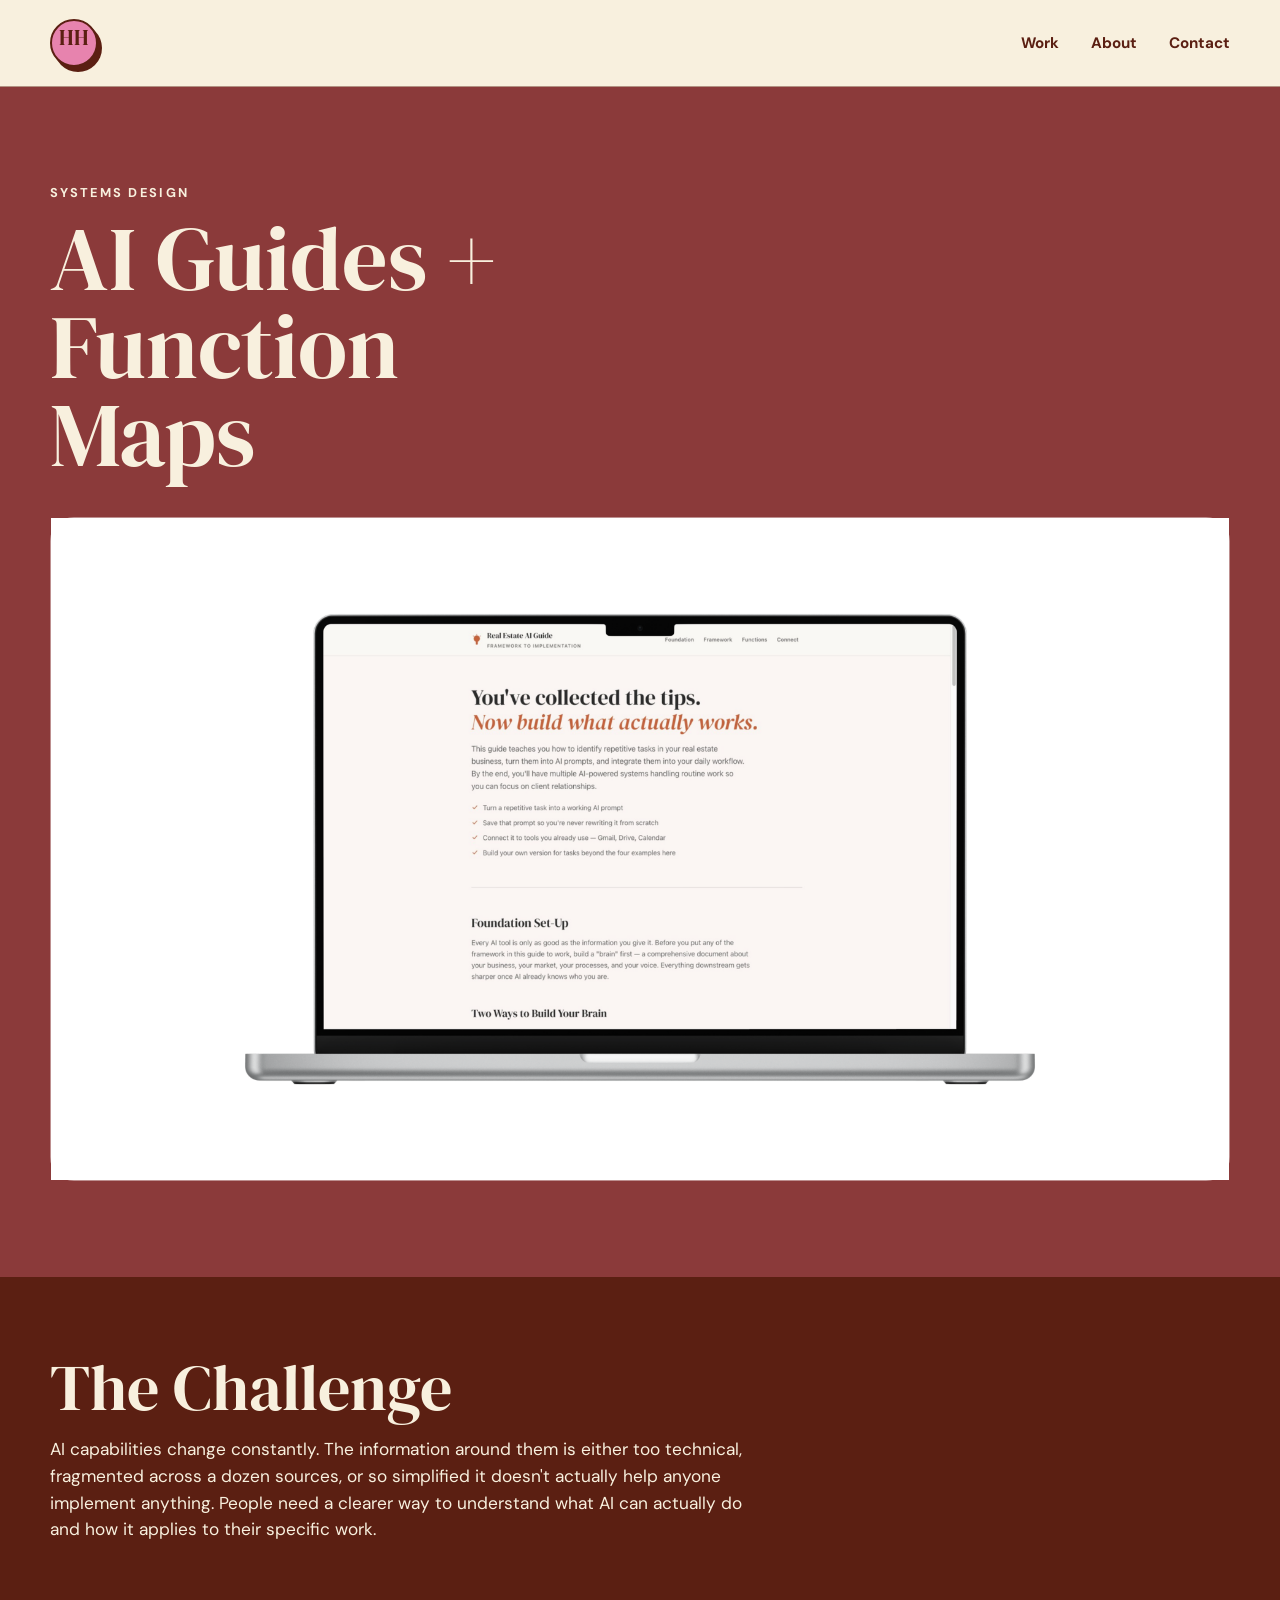
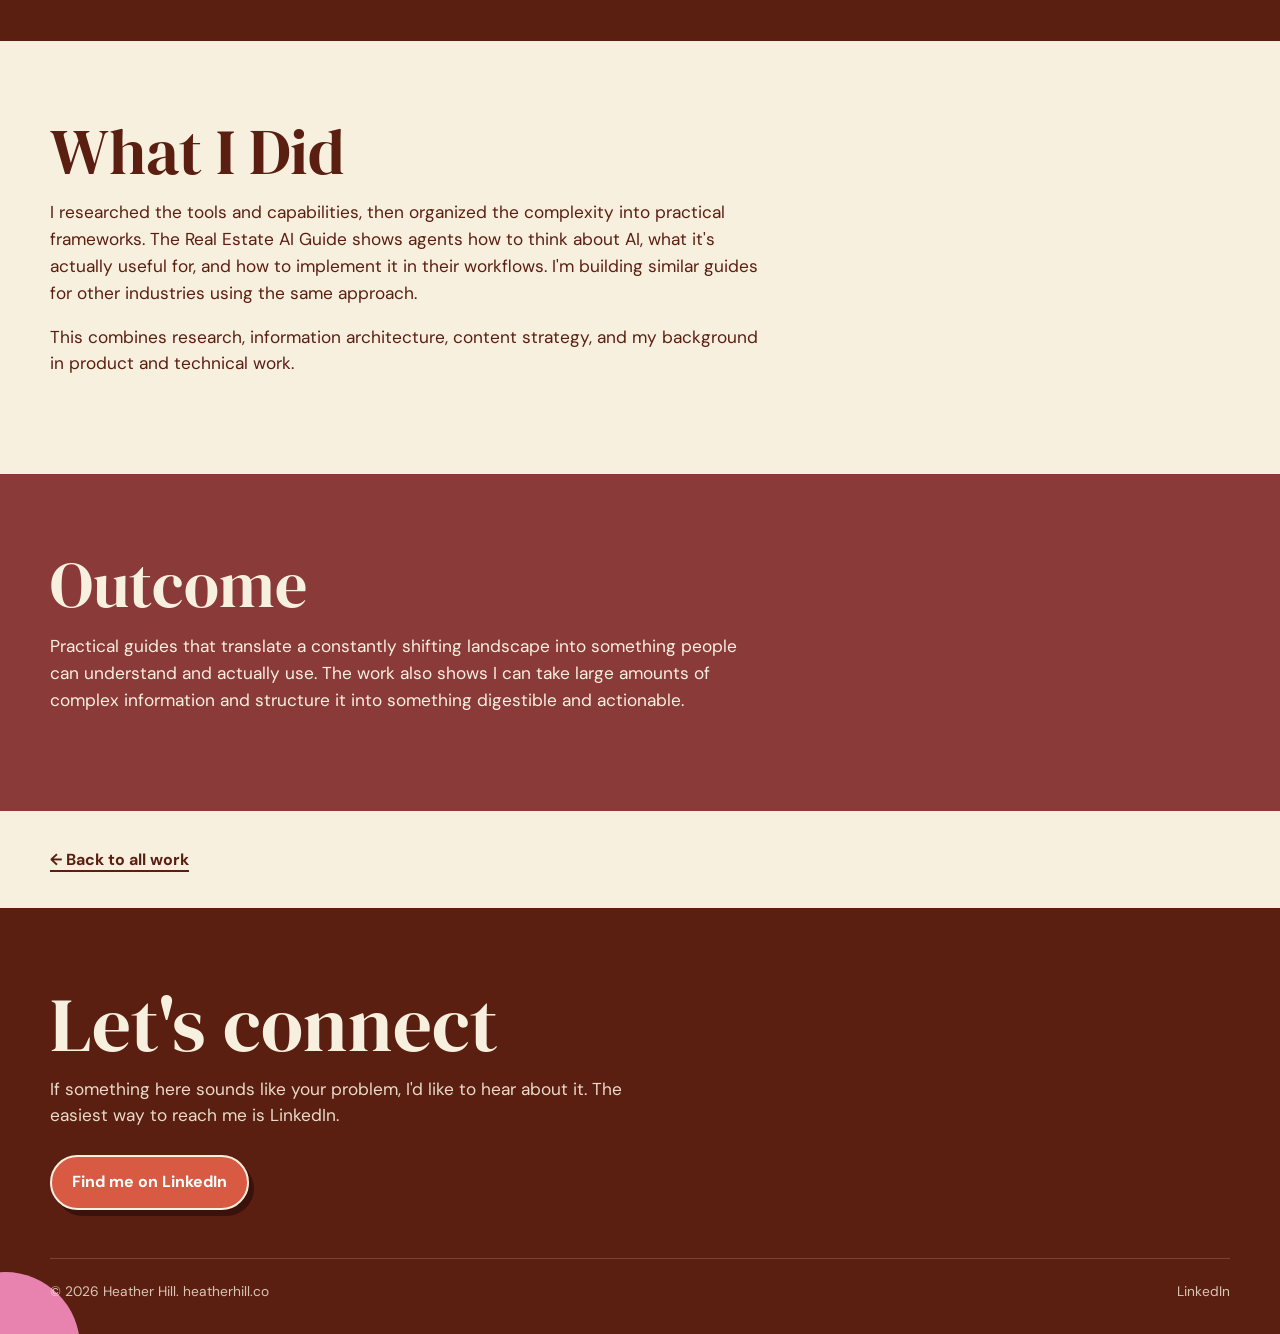
==== commit 2bcf07f0: "Add ai-guides project mockup" ====
--- a/projects/ai-guides.html
+++ b/projects/ai-guides.html
@@ -41,8 +41,7 @@
       <div class="container">
         <span class="eyebrow">Systems Design</span>
         <h1>AI Guides + Function Maps</h1>
-        <!-- Add project hero image here -->
-        <div class="hero-image">Add project hero image here</div>
+        <div class="hero-image project-laptop"><img src="../img/ai-guides/ai-guides-mockup.png" alt="Real Estate AI Guide shown on a laptop"></div>
       </div>
     </section>
 
--- a/css/styles.css
+++ b/css/styles.css
@@ -49,11 +49,11 @@
 
 .hero{position:relative;overflow:hidden;padding:clamp(3.5rem,8vw,6.25rem) 0 clamp(3rem,7vw,5rem);background:var(--cream)}
 .hero .container{display:block;position:static}
-.hero-copy{max-width:720px;position:relative;z-index:2;padding-right:40px}
+.hero-copy{max-width:980px;position:relative;z-index:2;padding-right:40px}
 .hero-label{display:block;font-size:.82rem;letter-spacing:.19em;text-transform:uppercase;font-weight:700;color:var(--espresso);margin-bottom:1rem}
 .hero-copy h1{font-size:clamp(4.7rem,10vw,8.2rem);letter-spacing:-.035em;line-height:.85;max-width:7ch}
 .hero-copy h1 .accent{color:var(--rust)}
-.hero-tagline{font:400 clamp(2rem,4.4vw,3.7rem)/1.02 var(--font-display);font-style:italic;margin:1.55rem 0 .65rem;color:var(--espresso);max-width:12ch}
+.hero-tagline{font:400 clamp(2rem,4vw,3.5rem)/1.02 var(--font-display);font-style:italic;margin:1.55rem 0 .65rem;color:var(--espresso);max-width:19ch}
 .hero-support{font-size:clamp(1rem,1.8vw,1.25rem);line-height:1.45;max-width:610px;margin:.65rem 0 0}
 .hero-actions{display:flex;gap:16px;flex-wrap:wrap;margin-top:1.8rem}
 .hero-actions .btn:first-child{background:var(--rust);color:#fff}
@@ -78,7 +78,7 @@
 .throughline .container{display:grid;grid-template-columns:1.3fr .7fr;gap:48px;align-items:end}
 .throughline-label{font-size:.82rem;letter-spacing:.18em;text-transform:uppercase;font-weight:700;color:var(--cream);opacity:.9;margin-bottom:1rem}
 .throughline-body h2{font-size:clamp(3.5rem,7vw,6.6rem);color:var(--cream);line-height:.93;max-width:9ch}
-.throughline-body h2 .accent{display:block;color:var(--pink);font-style:italic}
+.throughline-body h2 .accent{display:block;color:var(--pink);font-style:italic;white-space:nowrap}
 .throughline-body p{font-size:clamp(1rem,1.5vw,1.15rem);line-height:1.5;max-width:700px;margin-top:1.25rem;color:var(--cream)}
 .throughline-actions{display:flex;justify-content:flex-end;margin-top:0}
 .throughline-actions .btn{background:var(--gold);color:var(--espresso)}
